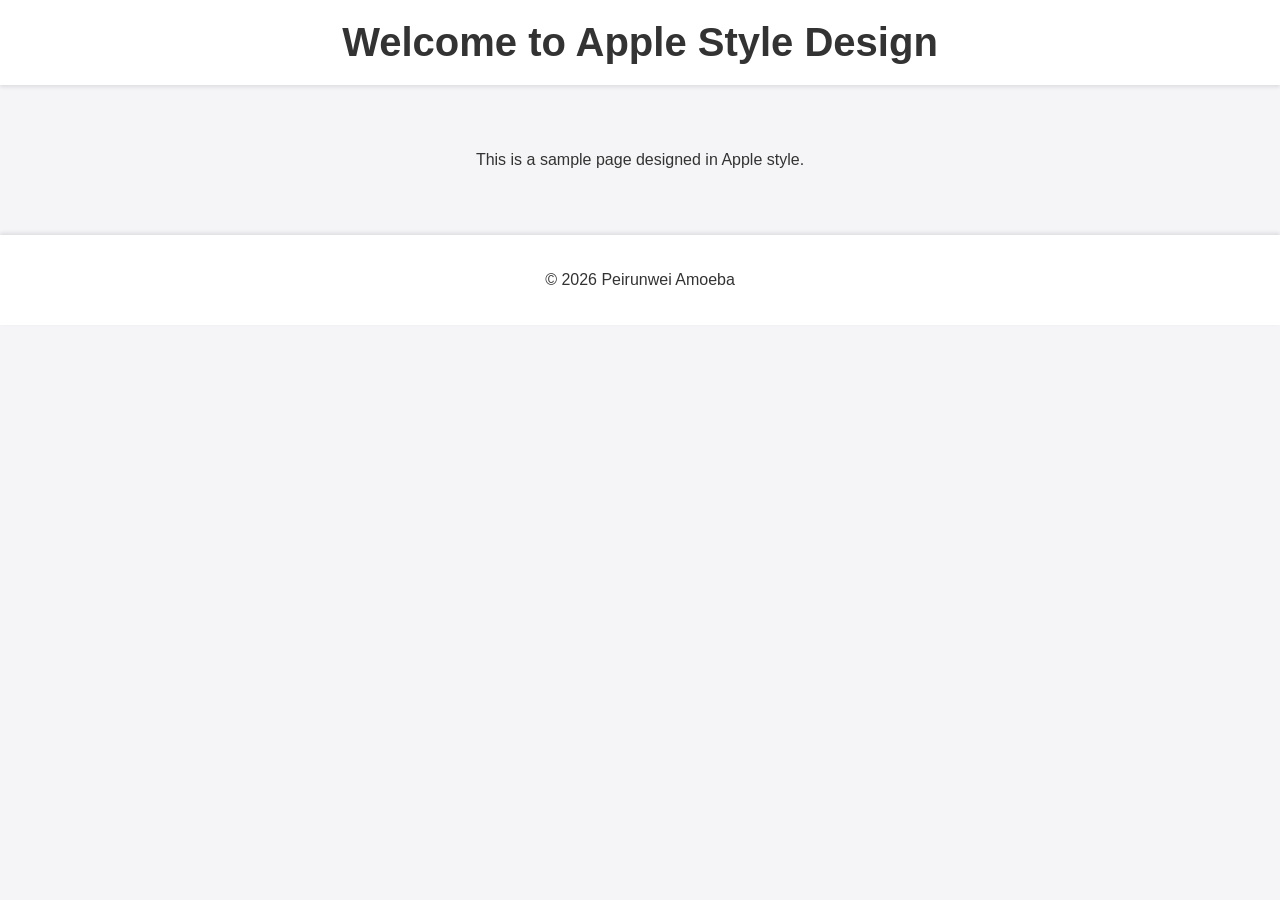
==== index.html @ 5f90ddfb "Create index.html with Apple-style design" ====
<!DOCTYPE html>
<html lang="en">
<head>
    <meta charset="UTF-8">
    <meta name="viewport" content="width=device-width, initial-scale=1.0">
    <title>Apple Style Design</title>
    <link rel="stylesheet" href="styles.css">
    <style>
        body {
            font-family: 'Helvetica Neue', Arial, sans-serif;
            background-color: #f5f5f7;
            color: #333;
            margin: 0;
            padding: 0;
        }
        header {
            background-color: #ffffff;
            box-shadow: 0 2px 4px rgba(0, 0, 0, 0.1);
            padding: 20px;
            text-align: center;
        }
        h1 {
            font-size: 2.5em;
            margin: 0;
        }
        .content {
            text-align: center;
            padding: 50px;
        }
        footer {
            text-align: center;
            padding: 20px;
            background-color: #ffffff;
            box-shadow: 0 -2px 4px rgba(0, 0, 0, 0.1);
        }
    </style>
</head>
<body>
    <header>
        <h1>Welcome to Apple Style Design</h1>
    </header>
    <div class="content">
        <p>This is a sample page designed in Apple style.</p>
    </div>
    <footer>
        <p>&copy; 2026 Peirunwei Amoeba</p>
    </footer>
</body>
</html>
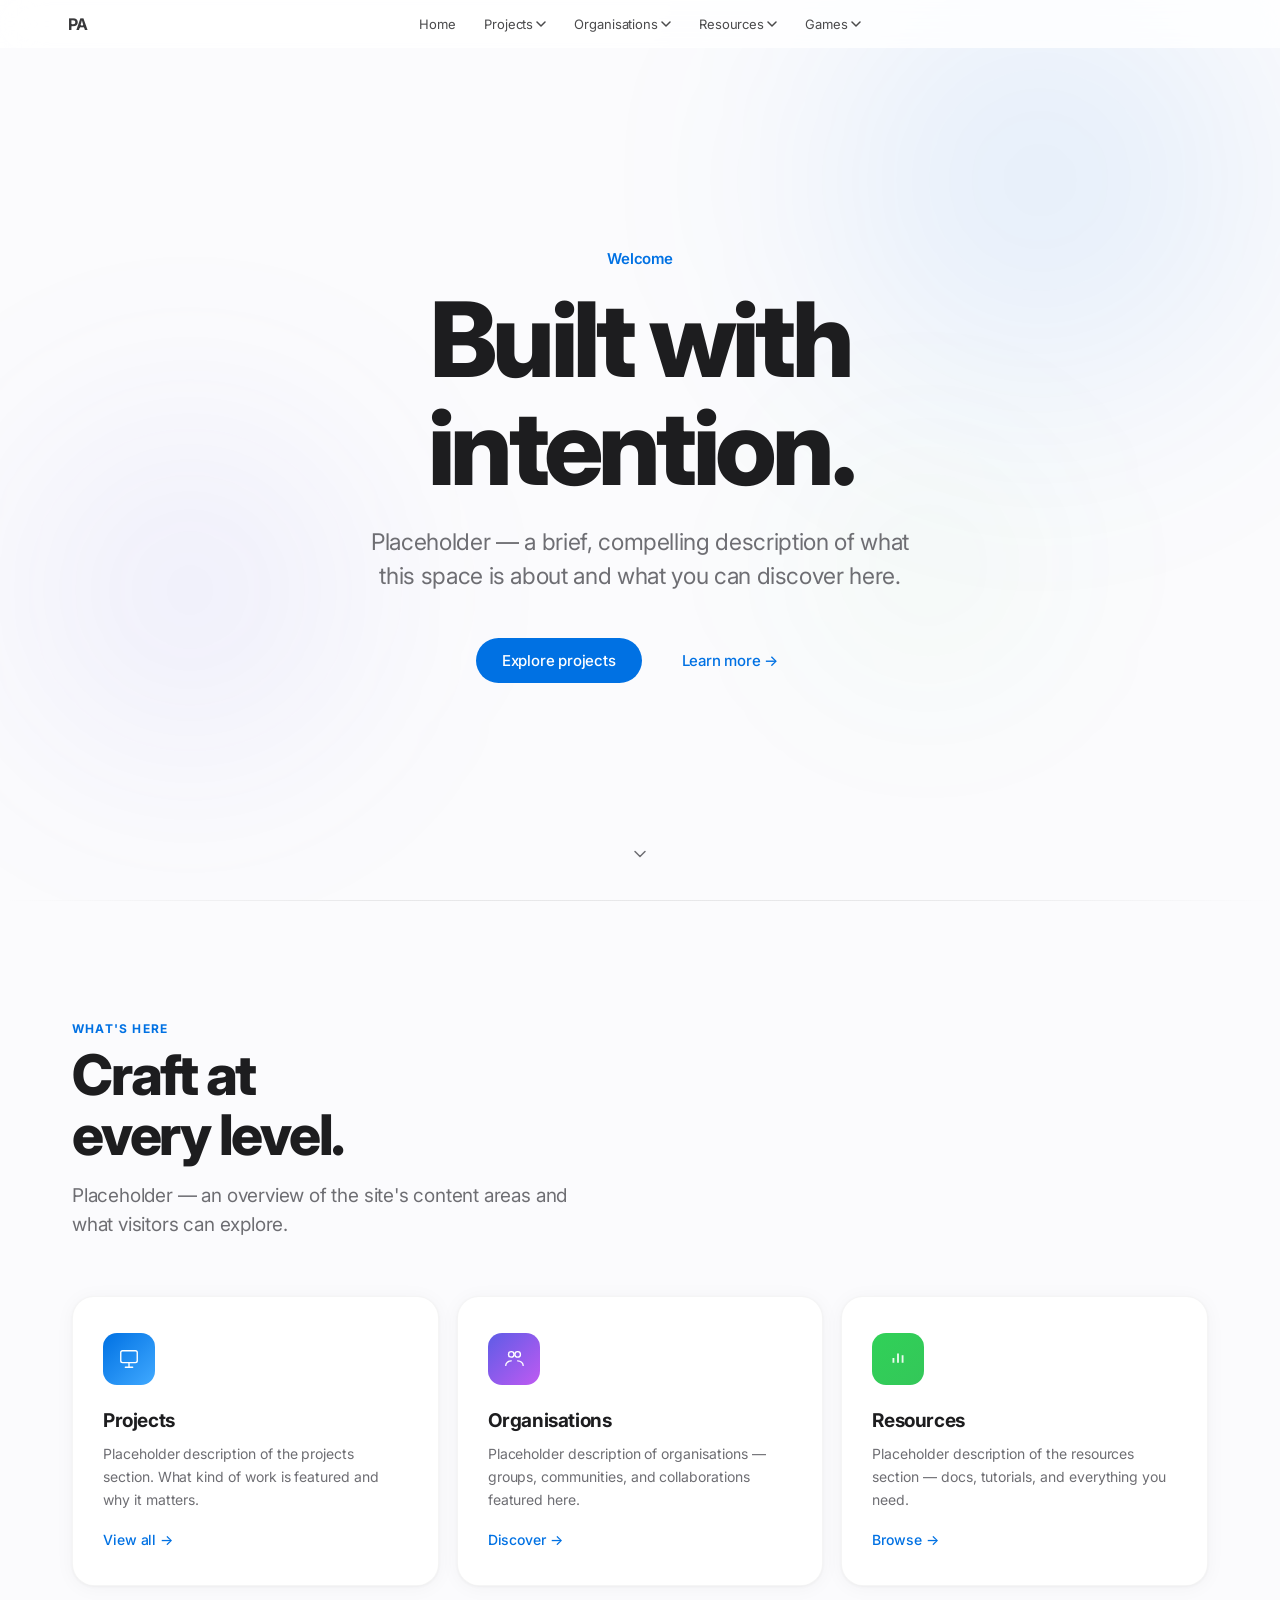
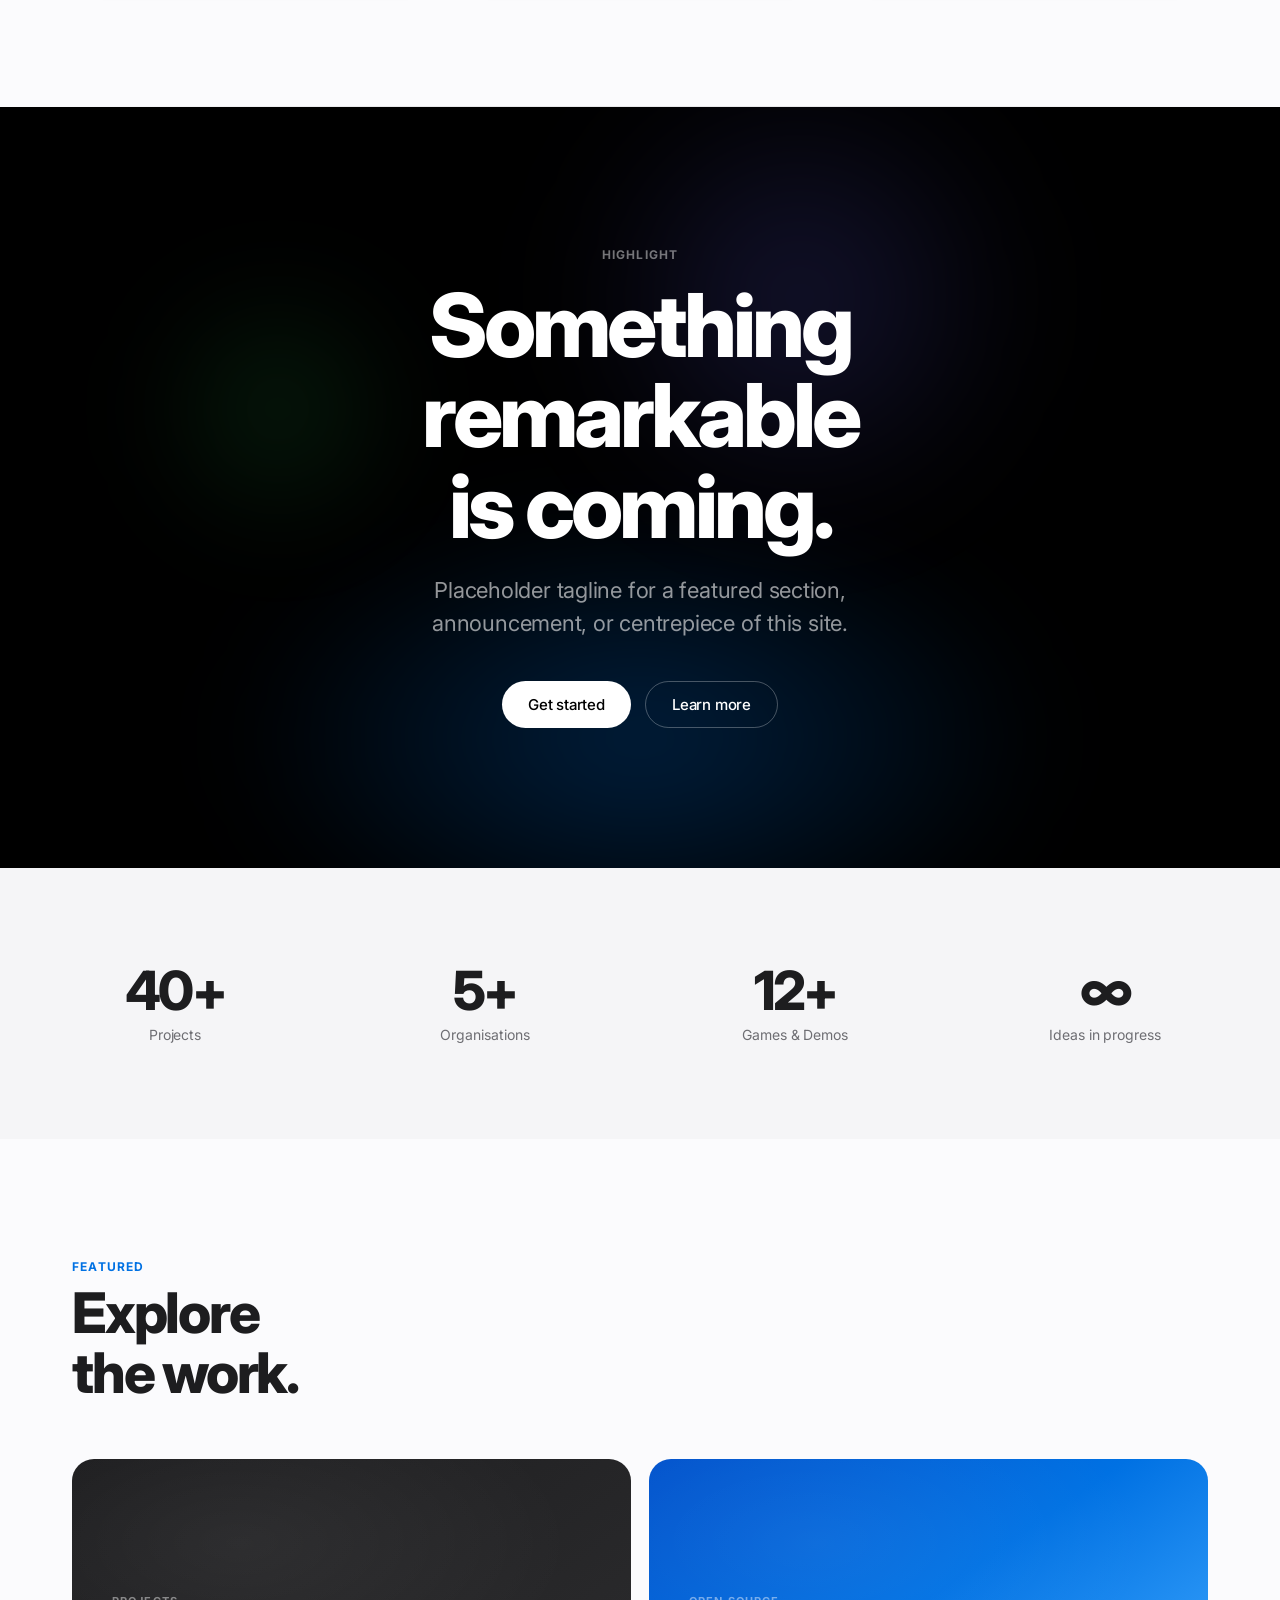
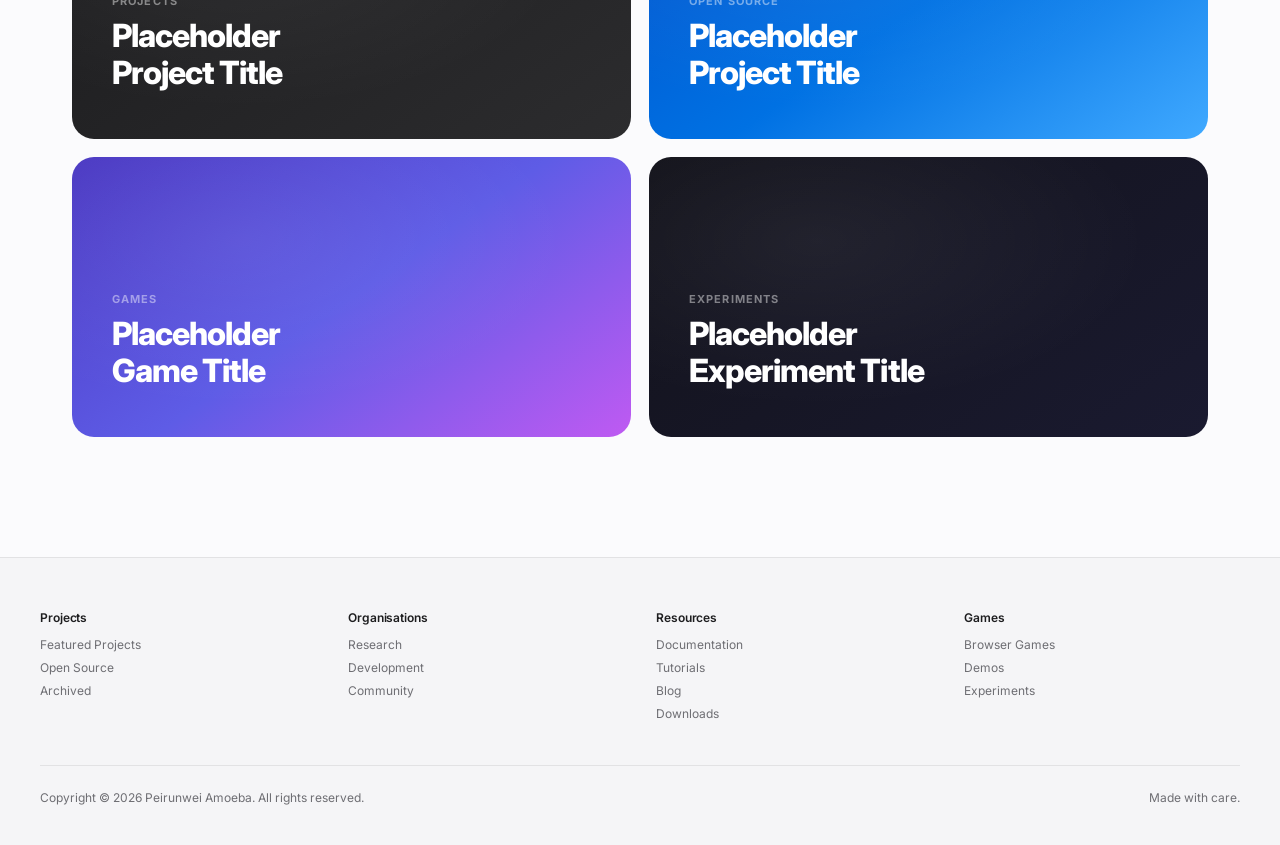
==== commit 89383177: "Redesign site with Apple-style UI - Frosted glass sticky navbar with hover dropdowns (Projects, Orga" ====
--- a/index.html
+++ b/index.html
@@ -1,49 +1,1056 @@
 <!DOCTYPE html>
 <html lang="en">
 <head>
-    <meta charset="UTF-8">
-    <meta name="viewport" content="width=device-width, initial-scale=1.0">
-    <title>Apple Style Design</title>
-    <link rel="stylesheet" href="styles.css">
-    <style>
-        body {
-            font-family: 'Helvetica Neue', Arial, sans-serif;
-            background-color: #f5f5f7;
-            color: #333;
-            margin: 0;
-            padding: 0;
-        }
-        header {
-            background-color: #ffffff;
-            box-shadow: 0 2px 4px rgba(0, 0, 0, 0.1);
-            padding: 20px;
-            text-align: center;
-        }
-        h1 {
-            font-size: 2.5em;
-            margin: 0;
-        }
-        .content {
-            text-align: center;
-            padding: 50px;
-        }
-        footer {
-            text-align: center;
-            padding: 20px;
-            background-color: #ffffff;
-            box-shadow: 0 -2px 4px rgba(0, 0, 0, 0.1);
-        }
-    </style>
+  <meta charset="UTF-8">
+  <meta name="viewport" content="width=device-width, initial-scale=1.0">
+  <title>Peirunwei Amoeba</title>
+  <link rel="preconnect" href="https://fonts.googleapis.com">
+  <link rel="preconnect" href="https://fonts.gstatic.com" crossorigin>
+  <link href="https://fonts.googleapis.com/css2?family=Inter:wght@300;400;500;600;700;800;900&display=swap" rel="stylesheet">
+  <style>
+    /* =============================================
+       RESET & DESIGN TOKENS
+    ============================================= */
+    *, *::before, *::after { margin: 0; padding: 0; box-sizing: border-box; }
+
+    :root {
+      --nav-h:        48px;
+      --max-w:        1200px;
+
+      --bg:           #fbfbfd;
+      --bg-subtle:    #f5f5f7;
+      --bg-dark:      #000;
+      --text:         #1d1d1f;
+      --text-2:       #6e6e73;
+      --text-inv:     #f5f5f7;
+      --accent:       #0071e3;
+      --accent-h:     #0077ed;
+      --border:       rgba(0,0,0,0.08);
+      --border-inv:   rgba(255,255,255,0.12);
+
+      --ease-spring:  cubic-bezier(0.16, 1, 0.3, 1);
+      --ease-out:     cubic-bezier(0.25, 0.46, 0.45, 0.94);
+
+      --font: 'Inter', -apple-system, BlinkMacSystemFont,
+              "SF Pro Display", "Helvetica Neue", Arial, sans-serif;
+    }
+
+    html { scroll-behavior: smooth; }
+
+    body {
+      font-family: var(--font);
+      background: var(--bg);
+      color: var(--text);
+      overflow-x: hidden;
+      -webkit-font-smoothing: antialiased;
+      -moz-osx-font-smoothing: grayscale;
+    }
+
+    /* =============================================
+       NAVIGATION
+    ============================================= */
+    .nav {
+      position: fixed;
+      inset: 0 0 auto;
+      height: var(--nav-h);
+      z-index: 1000;
+      background: rgba(255,255,255,0.82);
+      backdrop-filter: saturate(180%) blur(20px);
+      -webkit-backdrop-filter: saturate(180%) blur(20px);
+      border-bottom: 1px solid transparent;
+      transition: border-color 0.3s ease, background 0.3s ease;
+    }
+    .nav.is-scrolled {
+      border-color: var(--border);
+      background: rgba(255,255,255,0.9);
+    }
+
+    .nav__inner {
+      max-width: var(--max-w);
+      height: 100%;
+      margin: 0 auto;
+      padding: 0 28px;
+      display: flex;
+      align-items: center;
+      justify-content: center;
+      position: relative;
+    }
+
+    .nav__brand {
+      position: absolute;
+      left: 28px;
+      font-size: 16px;
+      font-weight: 700;
+      letter-spacing: -0.6px;
+      color: var(--text);
+      text-decoration: none;
+      opacity: 0.88;
+      transition: opacity 0.2s;
+    }
+    .nav__brand:hover { opacity: 1; }
+
+    .nav__list {
+      list-style: none;
+      display: flex;
+      align-items: center;
+    }
+
+    .nav__item { position: relative; }
+
+    .nav__link {
+      display: inline-flex;
+      align-items: center;
+      gap: 3px;
+      padding: 0 14px;
+      height: var(--nav-h);
+      font-size: 13px;
+      font-weight: 400;
+      letter-spacing: -0.1px;
+      color: var(--text);
+      text-decoration: none;
+      opacity: 0.8;
+      transition: opacity 0.18s;
+      user-select: none;
+      cursor: pointer;
+      white-space: nowrap;
+    }
+    .nav__link:hover { opacity: 1; }
+
+    .nav__chevron {
+      display: inline-block;
+      flex-shrink: 0;
+      transition: transform 0.22s var(--ease-out);
+    }
+    .nav__item:hover .nav__chevron { transform: rotate(180deg); }
+
+    /* Dropdown */
+    .nav__dropdown {
+      position: absolute;
+      top: calc(100% + 1px);
+      left: 50%;
+      transform: translateX(-50%) translateY(-6px);
+      min-width: 185px;
+      padding: 7px;
+      background: rgba(255,255,255,0.96);
+      backdrop-filter: blur(28px) saturate(180%);
+      -webkit-backdrop-filter: blur(28px) saturate(180%);
+      border: 1px solid rgba(0,0,0,0.09);
+      border-radius: 14px;
+      box-shadow: 0 8px 40px rgba(0,0,0,0.12), 0 2px 8px rgba(0,0,0,0.06);
+      opacity: 0;
+      pointer-events: none;
+      transition:
+        opacity 0.2s var(--ease-out),
+        transform 0.2s var(--ease-out);
+    }
+    /* Invisible hover bridge so dropdown doesn't vanish between nav link and menu */
+    .nav__dropdown::before {
+      content: '';
+      position: absolute;
+      top: -12px;
+      left: 0; right: 0;
+      height: 12px;
+    }
+    .nav__item:hover .nav__dropdown {
+      opacity: 1;
+      pointer-events: all;
+      transform: translateX(-50%) translateY(0);
+    }
+
+    .nav__drop-item {
+      display: flex;
+      align-items: center;
+      gap: 10px;
+      padding: 8px 11px;
+      border-radius: 9px;
+      font-size: 13px;
+      color: var(--text);
+      text-decoration: none;
+      opacity: 0.82;
+      transition: background 0.14s, opacity 0.14s;
+      white-space: nowrap;
+    }
+    .nav__drop-item:hover { background: rgba(0,0,0,0.055); opacity: 1; }
+
+    .nav__drop-icon {
+      width: 26px;
+      height: 26px;
+      border-radius: 7px;
+      display: flex;
+      align-items: center;
+      justify-content: center;
+      font-size: 13px;
+      flex-shrink: 0;
+    }
+
+    /* =============================================
+       HERO
+    ============================================= */
+    .hero {
+      min-height: 100dvh;
+      display: flex;
+      flex-direction: column;
+      align-items: center;
+      justify-content: center;
+      text-align: center;
+      padding: calc(var(--nav-h) + 64px) 32px 80px;
+      position: relative;
+      overflow: hidden;
+      background: var(--bg);
+    }
+
+    /* Animated background orbs */
+    .hero__orb {
+      position: absolute;
+      border-radius: 50%;
+      filter: blur(90px);
+      pointer-events: none;
+      will-change: transform;
+    }
+    .hero__orb--a {
+      width: 720px; height: 720px;
+      background: radial-gradient(circle, rgba(0,113,227,0.11) 0%, transparent 65%);
+      top: -180px; right: -120px;
+      animation: orbFloat 20s ease-in-out infinite;
+    }
+    .hero__orb--b {
+      width: 540px; height: 540px;
+      background: radial-gradient(circle, rgba(94,92,230,0.10) 0%, transparent 65%);
+      bottom: 40px; left: -80px;
+      animation: orbFloat 16s ease-in-out infinite reverse;
+      animation-delay: -6s;
+    }
+    .hero__orb--c {
+      width: 320px; height: 320px;
+      background: radial-gradient(circle, rgba(48,209,88,0.08) 0%, transparent 65%);
+      top: 45%; left: 60%;
+      animation: orbFloat 24s ease-in-out infinite;
+      animation-delay: -14s;
+    }
+
+    @keyframes orbFloat {
+      0%,100% { transform: translate(0,0) scale(1); }
+      25%     { transform: translate(40px,-28px) scale(1.04); }
+      50%     { transform: translate(-18px,36px) scale(0.97); }
+      75%     { transform: translate(28px,18px) scale(1.02); }
+    }
+
+    /* Hero text */
+    .hero__kicker {
+      font-size: 15px;
+      font-weight: 600;
+      color: var(--accent);
+      letter-spacing: -0.1px;
+      margin-bottom: 18px;
+      opacity: 0;
+      transform: translateY(14px);
+      animation: slideUp 0.6s var(--ease-spring) 0.1s forwards;
+    }
+
+    .hero__title {
+      font-size: clamp(52px, 9vw, 104px);
+      font-weight: 800;
+      letter-spacing: -0.045em;
+      line-height: 1.03;
+      color: var(--text);
+      margin-bottom: 24px;
+      opacity: 0;
+      transform: translateY(14px);
+      animation: slideUp 0.6s var(--ease-spring) 0.25s forwards;
+    }
+
+    .hero__sub {
+      font-size: clamp(17px, 2.2vw, 23px);
+      font-weight: 400;
+      color: var(--text-2);
+      max-width: 560px;
+      line-height: 1.5;
+      letter-spacing: -0.015em;
+      margin-bottom: 44px;
+      opacity: 0;
+      transform: translateY(14px);
+      animation: slideUp 0.6s var(--ease-spring) 0.4s forwards;
+    }
+
+    .hero__cta {
+      display: flex;
+      gap: 14px;
+      flex-wrap: wrap;
+      justify-content: center;
+      opacity: 0;
+      animation: fadeIn 0.5s ease 0.55s forwards;
+    }
+
+    /* Scroll caret */
+    .hero__scroll {
+      position: absolute;
+      bottom: 36px;
+      left: 50%;
+      transform: translateX(-50%);
+      opacity: 0;
+      animation: fadeIn 0.7s ease 1.3s forwards;
+    }
+    .hero__scroll svg {
+      animation: caretBounce 2.4s ease-in-out infinite;
+      display: block;
+    }
+    @keyframes caretBounce {
+      0%,100% { transform: translateY(0); opacity: 0.4; }
+      50%     { transform: translateY(5px); opacity: 0.9; }
+    }
+
+    /* =============================================
+       BUTTONS
+    ============================================= */
+    .btn {
+      display: inline-flex;
+      align-items: center;
+      gap: 5px;
+      padding: 13px 26px;
+      border-radius: 980px;
+      font-size: 15px;
+      font-weight: 500;
+      letter-spacing: -0.2px;
+      text-decoration: none;
+      transition:
+        transform 0.2s var(--ease-spring),
+        background 0.18s ease,
+        opacity 0.18s ease;
+      cursor: pointer;
+      white-space: nowrap;
+    }
+    .btn--primary {
+      background: var(--accent);
+      color: #fff;
+    }
+    .btn--primary:hover {
+      background: var(--accent-h);
+      transform: scale(1.025);
+    }
+    .btn--ghost {
+      color: var(--accent);
+    }
+    .btn--ghost:hover { transform: scale(1.02); opacity: 0.8; }
+
+    .btn--white {
+      background: #fff;
+      color: var(--bg-dark);
+    }
+    .btn--white:hover {
+      background: rgba(255,255,255,0.88);
+      transform: scale(1.025);
+    }
+    .btn--outline-white {
+      border: 1px solid rgba(255,255,255,0.28);
+      color: #fff;
+    }
+    .btn--outline-white:hover {
+      border-color: rgba(255,255,255,0.6);
+      transform: scale(1.02);
+    }
+
+    /* =============================================
+       LAYOUT HELPERS
+    ============================================= */
+    .container {
+      max-width: var(--max-w);
+      margin: 0 auto;
+      padding: 0 32px;
+    }
+
+    .rule {
+      width: 100%;
+      height: 1px;
+      background: linear-gradient(90deg,
+        transparent 0%,
+        rgba(0,0,0,0.08) 30%,
+        rgba(0,0,0,0.08) 70%,
+        transparent 100%);
+    }
+
+    .section {
+      padding: 120px 32px;
+      max-width: var(--max-w);
+      margin: 0 auto;
+    }
+
+    .section__header { margin-bottom: 56px; }
+
+    .section__eyebrow {
+      font-size: 12px;
+      font-weight: 700;
+      text-transform: uppercase;
+      letter-spacing: 0.1em;
+      color: var(--accent);
+      margin-bottom: 10px;
+    }
+
+    .section__title {
+      font-size: clamp(32px, 4.5vw, 56px);
+      font-weight: 800;
+      letter-spacing: -0.04em;
+      line-height: 1.07;
+    }
+
+    .section__sub {
+      margin-top: 16px;
+      font-size: clamp(15px, 1.5vw, 19px);
+      color: var(--text-2);
+      max-width: 500px;
+      line-height: 1.52;
+      letter-spacing: -0.01em;
+    }
+
+    /* =============================================
+       FEATURE CARDS
+    ============================================= */
+    .card-grid {
+      display: grid;
+      grid-template-columns: repeat(3, 1fr);
+      gap: 18px;
+    }
+    @media (max-width: 860px) {
+      .card-grid { grid-template-columns: 1fr 1fr; }
+    }
+    @media (max-width: 560px) {
+      .card-grid { grid-template-columns: 1fr; }
+    }
+
+    .card {
+      background: #fff;
+      border-radius: 22px;
+      padding: 36px 30px;
+      border: 1px solid rgba(0,0,0,0.04);
+      box-shadow: 0 2px 20px rgba(0,0,0,0.04), 0 1px 3px rgba(0,0,0,0.04);
+      opacity: 0;
+      transform: translateY(26px);
+      transition:
+        opacity 0.55s var(--ease-spring),
+        transform 0.55s var(--ease-spring),
+        box-shadow 0.3s ease;
+    }
+    .card.is-visible {
+      opacity: 1;
+      transform: translateY(0);
+    }
+    .card:hover {
+      box-shadow: 0 16px 48px rgba(0,0,0,0.10), 0 4px 12px rgba(0,0,0,0.05);
+      transform: translateY(-4px) !important;
+    }
+    .card:nth-child(2) { transition-delay: 0.08s; }
+    .card:nth-child(3) { transition-delay: 0.16s; }
+
+    .card__icon {
+      width: 52px; height: 52px;
+      border-radius: 14px;
+      display: flex;
+      align-items: center;
+      justify-content: center;
+      margin-bottom: 24px;
+    }
+
+    .card__title {
+      font-size: 19px;
+      font-weight: 700;
+      letter-spacing: -0.4px;
+      margin-bottom: 10px;
+    }
+
+    .card__desc {
+      font-size: 14px;
+      line-height: 1.65;
+      color: var(--text-2);
+      letter-spacing: -0.05px;
+    }
+
+    .card__link {
+      display: inline-flex;
+      align-items: center;
+      gap: 4px;
+      margin-top: 20px;
+      font-size: 14px;
+      font-weight: 500;
+      color: var(--accent);
+      text-decoration: none;
+      letter-spacing: -0.1px;
+      transition: gap 0.2s ease;
+    }
+    .card__link:hover { gap: 8px; }
+
+    /* =============================================
+       DARK BANNER
+    ============================================= */
+    .banner {
+      background: var(--bg-dark);
+      padding: 140px 32px;
+      text-align: center;
+      position: relative;
+      overflow: hidden;
+    }
+
+    .banner__glow {
+      position: absolute;
+      pointer-events: none;
+    }
+    .banner__glow--a {
+      width: 900px; height: 500px;
+      background: radial-gradient(ellipse, rgba(0,113,227,0.28) 0%, transparent 65%);
+      bottom: -120px; left: 50%;
+      transform: translateX(-50%);
+      filter: blur(50px);
+    }
+    .banner__glow--b {
+      width: 500px; height: 500px;
+      background: radial-gradient(circle, rgba(94,92,230,0.22) 0%, transparent 65%);
+      top: -60px; right: 18%;
+      filter: blur(60px);
+    }
+    .banner__glow--c {
+      width: 300px; height: 300px;
+      background: radial-gradient(circle, rgba(48,209,88,0.14) 0%, transparent 65%);
+      top: 20%; left: 10%;
+      filter: blur(50px);
+    }
+
+    .banner__content { position: relative; }
+
+    .banner__eyebrow {
+      font-size: 12px;
+      font-weight: 700;
+      text-transform: uppercase;
+      letter-spacing: 0.1em;
+      color: rgba(255,255,255,0.45);
+      margin-bottom: 18px;
+    }
+
+    .banner__title {
+      font-size: clamp(40px, 7vw, 88px);
+      font-weight: 800;
+      letter-spacing: -0.045em;
+      line-height: 1.03;
+      color: #fff;
+      margin-bottom: 22px;
+    }
+
+    .banner__sub {
+      font-size: clamp(17px, 2vw, 22px);
+      color: rgba(255,255,255,0.58);
+      max-width: 500px;
+      margin: 0 auto 40px;
+      line-height: 1.52;
+      letter-spacing: -0.01em;
+    }
+
+    .banner__cta {
+      display: flex;
+      gap: 14px;
+      justify-content: center;
+      flex-wrap: wrap;
+    }
+
+    /* =============================================
+       STATS STRIP
+    ============================================= */
+    .stats-wrap {
+      background: var(--bg-subtle);
+      padding: 96px 32px;
+    }
+
+    .stats-grid {
+      max-width: var(--max-w);
+      margin: 0 auto;
+      display: grid;
+      grid-template-columns: repeat(4, 1fr);
+      gap: 40px;
+    }
+    @media (max-width: 700px) {
+      .stats-grid { grid-template-columns: repeat(2,1fr); gap: 28px; }
+    }
+
+    .stat {
+      text-align: center;
+      opacity: 0;
+      transform: translateY(18px);
+      transition: opacity 0.5s ease, transform 0.5s ease;
+    }
+    .stat.is-visible { opacity: 1; transform: translateY(0); }
+    .stat:nth-child(2) { transition-delay: 0.07s; }
+    .stat:nth-child(3) { transition-delay: 0.14s; }
+    .stat:nth-child(4) { transition-delay: 0.21s; }
+
+    .stat__num {
+      font-size: clamp(36px, 4.5vw, 54px);
+      font-weight: 800;
+      letter-spacing: -0.05em;
+      color: var(--text);
+      line-height: 1;
+      margin-bottom: 8px;
+    }
+
+    .stat__label {
+      font-size: 14px;
+      color: var(--text-2);
+      letter-spacing: -0.05px;
+    }
+
+    /* =============================================
+       SHOWCASE GRID
+    ============================================= */
+    .showcase-grid {
+      display: grid;
+      grid-template-columns: repeat(2, 1fr);
+      gap: 18px;
+    }
+    @media (max-width: 680px) {
+      .showcase-grid { grid-template-columns: 1fr; }
+    }
+
+    .showcase-card {
+      border-radius: 22px;
+      padding: 48px 40px;
+      min-height: 280px;
+      display: flex;
+      flex-direction: column;
+      justify-content: flex-end;
+      position: relative;
+      overflow: hidden;
+      cursor: pointer;
+      opacity: 0;
+      transform: translateY(22px);
+      transition:
+        opacity 0.55s var(--ease-spring),
+        transform 0.55s var(--ease-spring),
+        box-shadow 0.3s ease;
+    }
+    .showcase-card.is-visible { opacity: 1; transform: translateY(0); }
+    .showcase-card:hover {
+      transform: scale(1.015) !important;
+      box-shadow: 0 24px 64px rgba(0,0,0,0.18);
+    }
+    .showcase-card:nth-child(2) { transition-delay: 0.09s; }
+    .showcase-card:nth-child(3) { transition-delay: 0.14s; }
+    .showcase-card:nth-child(4) { transition-delay: 0.20s; }
+
+    .showcase-card--1 { background: linear-gradient(145deg, #1c1c1e, #2c2c2e); }
+    .showcase-card--2 { background: linear-gradient(145deg, #0052cc, #0071e3, #40a9ff); }
+    .showcase-card--3 { background: linear-gradient(145deg, #4a38c2, #5e5ce6, #bf5af2); }
+    .showcase-card--4 { background: linear-gradient(145deg, #12121a, #1a1a30); }
+
+    /* Subtle inner texture */
+    .showcase-card::before {
+      content: '';
+      position: absolute;
+      inset: 0;
+      background: radial-gradient(ellipse at 30% 30%, rgba(255,255,255,0.06) 0%, transparent 60%);
+      pointer-events: none;
+    }
+
+    .showcase-card__eye {
+      font-size: 11px;
+      font-weight: 700;
+      text-transform: uppercase;
+      letter-spacing: 0.1em;
+      color: rgba(255,255,255,0.45);
+      margin-bottom: 10px;
+    }
+
+    .showcase-card__title {
+      font-size: clamp(22px, 2.8vw, 32px);
+      font-weight: 800;
+      letter-spacing: -0.03em;
+      line-height: 1.15;
+      color: #fff;
+    }
+
+    /* =============================================
+       FOOTER
+    ============================================= */
+    footer {
+      background: var(--bg-subtle);
+      border-top: 1px solid var(--border);
+      padding: 52px 32px 40px;
+    }
+
+    .footer__inner { max-width: var(--max-w); margin: 0 auto; }
+
+    .footer__cols {
+      display: grid;
+      grid-template-columns: repeat(4, 1fr);
+      gap: 32px;
+      padding-bottom: 36px;
+      border-bottom: 1px solid var(--border);
+    }
+    @media (max-width: 700px) {
+      .footer__cols { grid-template-columns: repeat(2,1fr); }
+    }
+
+    .footer__col-head {
+      font-size: 12px;
+      font-weight: 600;
+      color: var(--text);
+      margin-bottom: 12px;
+      letter-spacing: -0.1px;
+    }
+
+    .footer__link {
+      display: block;
+      font-size: 12px;
+      color: var(--text-2);
+      text-decoration: none;
+      margin-bottom: 8px;
+      transition: color 0.15s;
+    }
+    .footer__link:hover { color: var(--text); }
+
+    .footer__bottom {
+      padding-top: 24px;
+      display: flex;
+      justify-content: space-between;
+      align-items: center;
+      flex-wrap: wrap;
+      gap: 8px;
+    }
+
+    .footer__copy {
+      font-size: 12px;
+      color: var(--text-2);
+    }
+
+    /* =============================================
+       KEYFRAME ANIMATIONS
+    ============================================= */
+    @keyframes slideUp {
+      to { opacity: 1; transform: translateY(0); }
+    }
+    @keyframes fadeIn {
+      to { opacity: 1; }
+    }
+
+    /* =============================================
+       REDUCED MOTION
+    ============================================= */
+    @media (prefers-reduced-motion: reduce) {
+      *, *::before, *::after {
+        animation-duration: 0.01ms !important;
+        animation-delay: 0.01ms !important;
+        transition-duration: 0.01ms !important;
+      }
+    }
+  </style>
 </head>
 <body>
-    <header>
-        <h1>Welcome to Apple Style Design</h1>
-    </header>
-    <div class="content">
-        <p>This is a sample page designed in Apple style.</p>
-    </div>
-    <footer>
-        <p>&copy; 2026 Peirunwei Amoeba</p>
-    </footer>
+
+<!-- =============================================
+     NAVIGATION
+============================================= -->
+<nav class="nav" id="nav">
+  <div class="nav__inner">
+    <a href="#" class="nav__brand">PA</a>
+    <ul class="nav__list">
+
+      <li class="nav__item">
+        <a href="#" class="nav__link">Home</a>
+      </li>
+
+      <li class="nav__item">
+        <span class="nav__link">
+          Projects
+          <svg class="nav__chevron" width="10" height="6" viewBox="0 0 10 6" fill="none">
+            <path d="M1 1L5 5L9 1" stroke="currentColor" stroke-width="1.5" stroke-linecap="round" stroke-linejoin="round"/>
+          </svg>
+        </span>
+        <div class="nav__dropdown">
+          <a href="#" class="nav__drop-item">
+            <span class="nav__drop-icon" style="background:#eef2ff;">⚡</span>Featured Projects
+          </a>
+          <a href="#" class="nav__drop-item">
+            <span class="nav__drop-icon" style="background:#edfdf5;">🔓</span>Open Source
+          </a>
+          <a href="#" class="nav__drop-item">
+            <span class="nav__drop-icon" style="background:#f5f5f7;">📦</span>Archived
+          </a>
+        </div>
+      </li>
+
+      <li class="nav__item">
+        <span class="nav__link">
+          Organisations
+          <svg class="nav__chevron" width="10" height="6" viewBox="0 0 10 6" fill="none">
+            <path d="M1 1L5 5L9 1" stroke="currentColor" stroke-width="1.5" stroke-linecap="round" stroke-linejoin="round"/>
+          </svg>
+        </span>
+        <div class="nav__dropdown">
+          <a href="#" class="nav__drop-item">
+            <span class="nav__drop-icon" style="background:#fff0f6;">🔬</span>Research
+          </a>
+          <a href="#" class="nav__drop-item">
+            <span class="nav__drop-icon" style="background:#eef5ff;">💻</span>Development
+          </a>
+          <a href="#" class="nav__drop-item">
+            <span class="nav__drop-icon" style="background:#edfdf0;">🌱</span>Community
+          </a>
+        </div>
+      </li>
+
+      <li class="nav__item">
+        <span class="nav__link">
+          Resources
+          <svg class="nav__chevron" width="10" height="6" viewBox="0 0 10 6" fill="none">
+            <path d="M1 1L5 5L9 1" stroke="currentColor" stroke-width="1.5" stroke-linecap="round" stroke-linejoin="round"/>
+          </svg>
+        </span>
+        <div class="nav__dropdown">
+          <a href="#" class="nav__drop-item">
+            <span class="nav__drop-icon" style="background:#eef2ff;">📄</span>Documentation
+          </a>
+          <a href="#" class="nav__drop-item">
+            <span class="nav__drop-icon" style="background:#fffbee;">📖</span>Tutorials
+          </a>
+          <a href="#" class="nav__drop-item">
+            <span class="nav__drop-icon" style="background:#f5eeff;">✍️</span>Blog
+          </a>
+          <a href="#" class="nav__drop-item">
+            <span class="nav__drop-icon" style="background:#edfaf5;">⬇️</span>Downloads
+          </a>
+        </div>
+      </li>
+
+      <li class="nav__item">
+        <span class="nav__link">
+          Games
+          <svg class="nav__chevron" width="10" height="6" viewBox="0 0 10 6" fill="none">
+            <path d="M1 1L5 5L9 1" stroke="currentColor" stroke-width="1.5" stroke-linecap="round" stroke-linejoin="round"/>
+          </svg>
+        </span>
+        <div class="nav__dropdown">
+          <a href="#" class="nav__drop-item">
+            <span class="nav__drop-icon" style="background:#fff0f0;">🎮</span>Browser Games
+          </a>
+          <a href="#" class="nav__drop-item">
+            <span class="nav__drop-icon" style="background:#f0f0ff;">🧪</span>Demos
+          </a>
+          <a href="#" class="nav__drop-item">
+            <span class="nav__drop-icon" style="background:#edfdf8;">🔭</span>Experiments
+          </a>
+        </div>
+      </li>
+
+    </ul>
+  </div>
+</nav>
+
+<!-- =============================================
+     HERO
+============================================= -->
+<section class="hero" id="home">
+  <div class="hero__orb hero__orb--a"></div>
+  <div class="hero__orb hero__orb--b"></div>
+  <div class="hero__orb hero__orb--c"></div>
+
+  <p class="hero__kicker">Welcome</p>
+  <h1 class="hero__title">Built with<br>intention.</h1>
+  <p class="hero__sub">Placeholder — a brief, compelling description of what this space is about and what you can discover here.</p>
+  <div class="hero__cta">
+    <a href="#" class="btn btn--primary">Explore projects</a>
+    <a href="#" class="btn btn--ghost">Learn more →</a>
+  </div>
+
+  <div class="hero__scroll">
+    <svg width="20" height="20" viewBox="0 0 24 24" fill="none">
+      <path d="M6 9L12 15L18 9" stroke="var(--text-2)" stroke-width="1.8" stroke-linecap="round" stroke-linejoin="round"/>
+    </svg>
+  </div>
+</section>
+
+<div class="rule"></div>
+
+<!-- =============================================
+     FEATURE CARDS
+============================================= -->
+<div class="section">
+  <div class="section__header">
+    <p class="section__eyebrow">What's here</p>
+    <h2 class="section__title">Craft at<br>every level.</h2>
+    <p class="section__sub">Placeholder — an overview of the site's content areas and what visitors can explore.</p>
+  </div>
+
+  <div class="card-grid">
+    <div class="card">
+      <div class="card__icon" style="background: linear-gradient(135deg,#0071e3,#40a9ff);">
+        <svg width="22" height="22" viewBox="0 0 24 24" fill="none">
+          <rect x="3" y="3" width="18" height="13" rx="2" stroke="white" stroke-width="1.5"/>
+          <path d="M8 21h8M12 16v5" stroke="white" stroke-width="1.5" stroke-linecap="round"/>
+        </svg>
+      </div>
+      <h3 class="card__title">Projects</h3>
+      <p class="card__desc">Placeholder description of the projects section. What kind of work is featured and why it matters.</p>
+      <a href="#" class="card__link">View all <span>→</span></a>
+    </div>
+
+    <div class="card">
+      <div class="card__icon" style="background: linear-gradient(135deg,#5e5ce6,#bf5af2);">
+        <svg width="22" height="22" viewBox="0 0 24 24" fill="none">
+          <circle cx="9" cy="7" r="3" stroke="white" stroke-width="1.5"/>
+          <circle cx="16" cy="7" r="3" stroke="white" stroke-width="1.5"/>
+          <path d="M3 19c0-2.76 2.69-5 6-5" stroke="white" stroke-width="1.5" stroke-linecap="round"/>
+          <path d="M16 14c3.31 0 6 2.24 6 5" stroke="white" stroke-width="1.5" stroke-linecap="round"/>
+        </svg>
+      </div>
+      <h3 class="card__title">Organisations</h3>
+      <p class="card__desc">Placeholder description of organisations — groups, communities, and collaborations featured here.</p>
+      <a href="#" class="card__link">Discover <span>→</span></a>
+    </div>
+
+    <div class="card">
+      <div class="card__icon" style="background: linear-gradient(135deg,#30d158,#34c759);">
+        <svg width="22" height="22" viewBox="0 0 24 24" fill="none">
+          <path d="M6 11h2v5H6zM16 8h2v8h-2zM11 6h2v10h-2z" fill="white" opacity="0.9"/>
+        </svg>
+      </div>
+      <h3 class="card__title">Resources</h3>
+      <p class="card__desc">Placeholder description of the resources section — docs, tutorials, and everything you need.</p>
+      <a href="#" class="card__link">Browse <span>→</span></a>
+    </div>
+  </div>
+</div>
+
+<div class="rule"></div>
+
+<!-- =============================================
+     DARK BANNER
+============================================= -->
+<section class="banner">
+  <div class="banner__glow banner__glow--a"></div>
+  <div class="banner__glow banner__glow--b"></div>
+  <div class="banner__glow banner__glow--c"></div>
+
+  <div class="banner__content">
+    <p class="banner__eyebrow">Highlight</p>
+    <h2 class="banner__title">Something<br>remarkable<br>is coming.</h2>
+    <p class="banner__sub">Placeholder tagline for a featured section, announcement, or centrepiece of this site.</p>
+    <div class="banner__cta">
+      <a href="#" class="btn btn--white">Get started</a>
+      <a href="#" class="btn btn--outline-white">Learn more</a>
+    </div>
+  </div>
+</section>
+
+<!-- =============================================
+     STATS
+============================================= -->
+<div class="stats-wrap">
+  <div class="stats-grid">
+    <div class="stat">
+      <div class="stat__num">40+</div>
+      <div class="stat__label">Projects</div>
+    </div>
+    <div class="stat">
+      <div class="stat__num">5+</div>
+      <div class="stat__label">Organisations</div>
+    </div>
+    <div class="stat">
+      <div class="stat__num">12+</div>
+      <div class="stat__label">Games &amp; Demos</div>
+    </div>
+    <div class="stat">
+      <div class="stat__num">∞</div>
+      <div class="stat__label">Ideas in progress</div>
+    </div>
+  </div>
+</div>
+
+<!-- =============================================
+     SHOWCASE GRID
+============================================= -->
+<div class="section">
+  <div class="section__header">
+    <p class="section__eyebrow">Featured</p>
+    <h2 class="section__title">Explore<br>the work.</h2>
+  </div>
+
+  <div class="showcase-grid">
+    <div class="showcase-card showcase-card--1">
+      <p class="showcase-card__eye">Projects</p>
+      <h3 class="showcase-card__title">Placeholder<br>Project Title</h3>
+    </div>
+    <div class="showcase-card showcase-card--2">
+      <p class="showcase-card__eye">Open Source</p>
+      <h3 class="showcase-card__title">Placeholder<br>Project Title</h3>
+    </div>
+    <div class="showcase-card showcase-card--3">
+      <p class="showcase-card__eye">Games</p>
+      <h3 class="showcase-card__title">Placeholder<br>Game Title</h3>
+    </div>
+    <div class="showcase-card showcase-card--4">
+      <p class="showcase-card__eye">Experiments</p>
+      <h3 class="showcase-card__title">Placeholder<br>Experiment Title</h3>
+    </div>
+  </div>
+</div>
+
+<!-- =============================================
+     FOOTER
+============================================= -->
+<footer>
+  <div class="footer__inner">
+    <div class="footer__cols">
+      <div>
+        <p class="footer__col-head">Projects</p>
+        <a href="#" class="footer__link">Featured Projects</a>
+        <a href="#" class="footer__link">Open Source</a>
+        <a href="#" class="footer__link">Archived</a>
+      </div>
+      <div>
+        <p class="footer__col-head">Organisations</p>
+        <a href="#" class="footer__link">Research</a>
+        <a href="#" class="footer__link">Development</a>
+        <a href="#" class="footer__link">Community</a>
+      </div>
+      <div>
+        <p class="footer__col-head">Resources</p>
+        <a href="#" class="footer__link">Documentation</a>
+        <a href="#" class="footer__link">Tutorials</a>
+        <a href="#" class="footer__link">Blog</a>
+        <a href="#" class="footer__link">Downloads</a>
+      </div>
+      <div>
+        <p class="footer__col-head">Games</p>
+        <a href="#" class="footer__link">Browser Games</a>
+        <a href="#" class="footer__link">Demos</a>
+        <a href="#" class="footer__link">Experiments</a>
+      </div>
+    </div>
+    <div class="footer__bottom">
+      <p class="footer__copy">Copyright &copy; 2026 Peirunwei Amoeba. All rights reserved.</p>
+      <p class="footer__copy">Made with care.</p>
+    </div>
+  </div>
+</footer>
+
+<!-- =============================================
+     JAVASCRIPT
+============================================= -->
+<script>
+  /* ── Nav scroll state ── */
+  const nav = document.getElementById('nav');
+  window.addEventListener('scroll', () => {
+    nav.classList.toggle('is-scrolled', window.scrollY > 6);
+  }, { passive: true });
+
+  /* ── Scroll-reveal observer ── */
+  const revealEls = document.querySelectorAll('.card, .stat, .showcase-card');
+
+  const observer = new IntersectionObserver((entries) => {
+    entries.forEach(e => {
+      if (e.isIntersecting) {
+        e.target.classList.add('is-visible');
+        observer.unobserve(e.target);
+      }
+    });
+  }, { threshold: 0.12, rootMargin: '0px 0px -32px 0px' });
+
+  revealEls.forEach(el => observer.observe(el));
+</script>
+
 </body>
-</html>+</html>
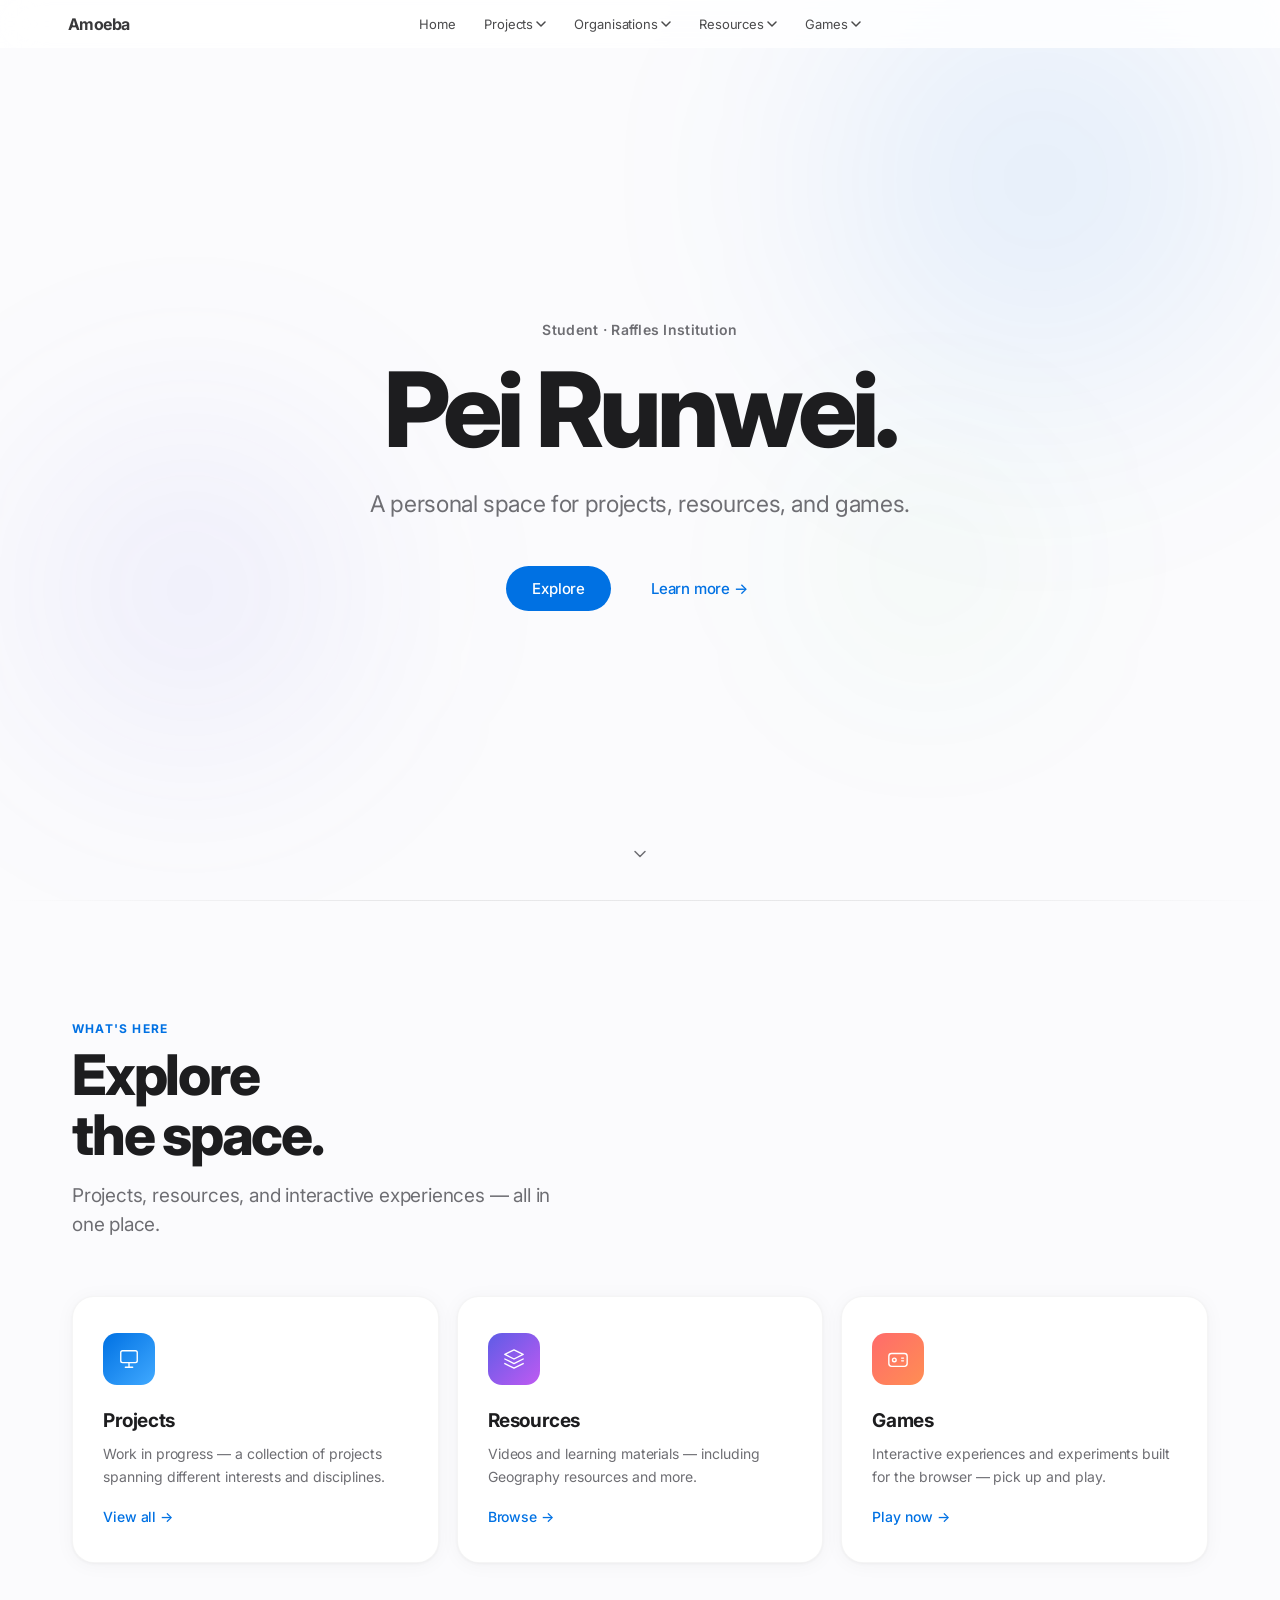
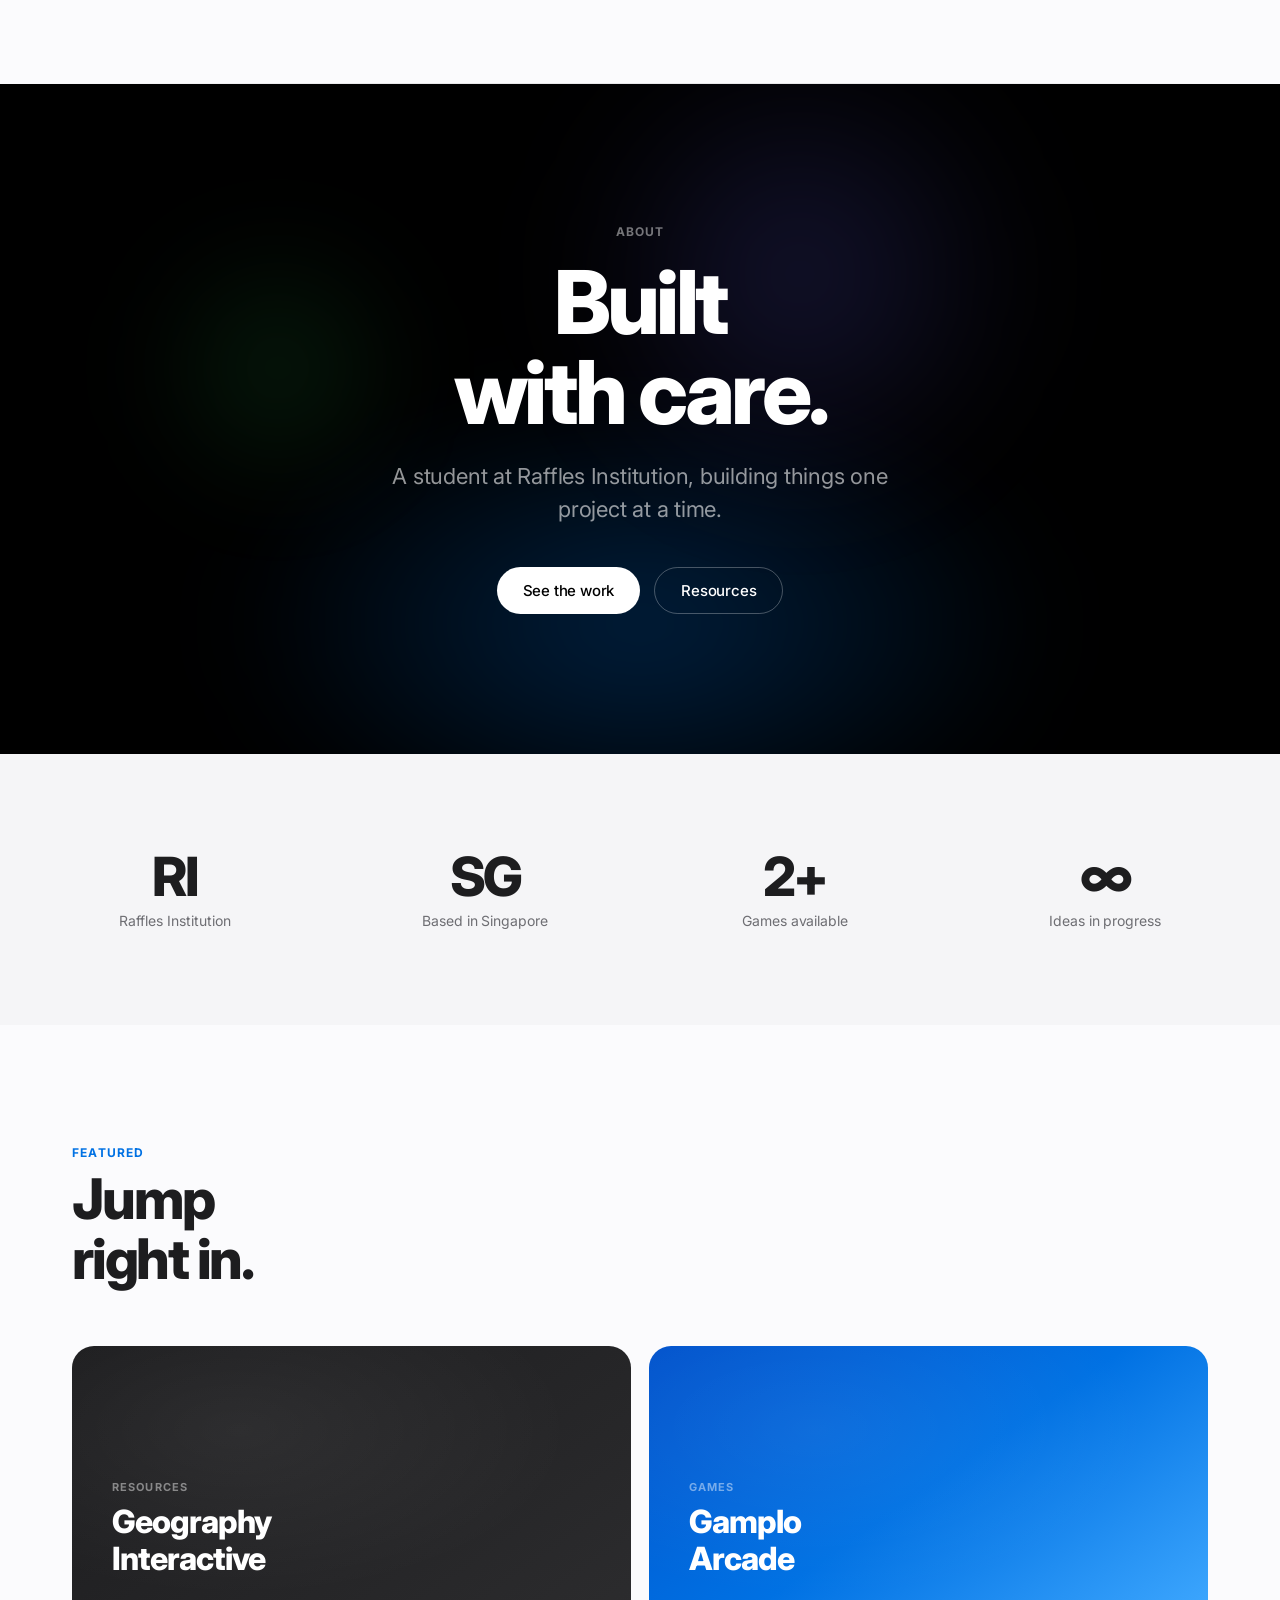
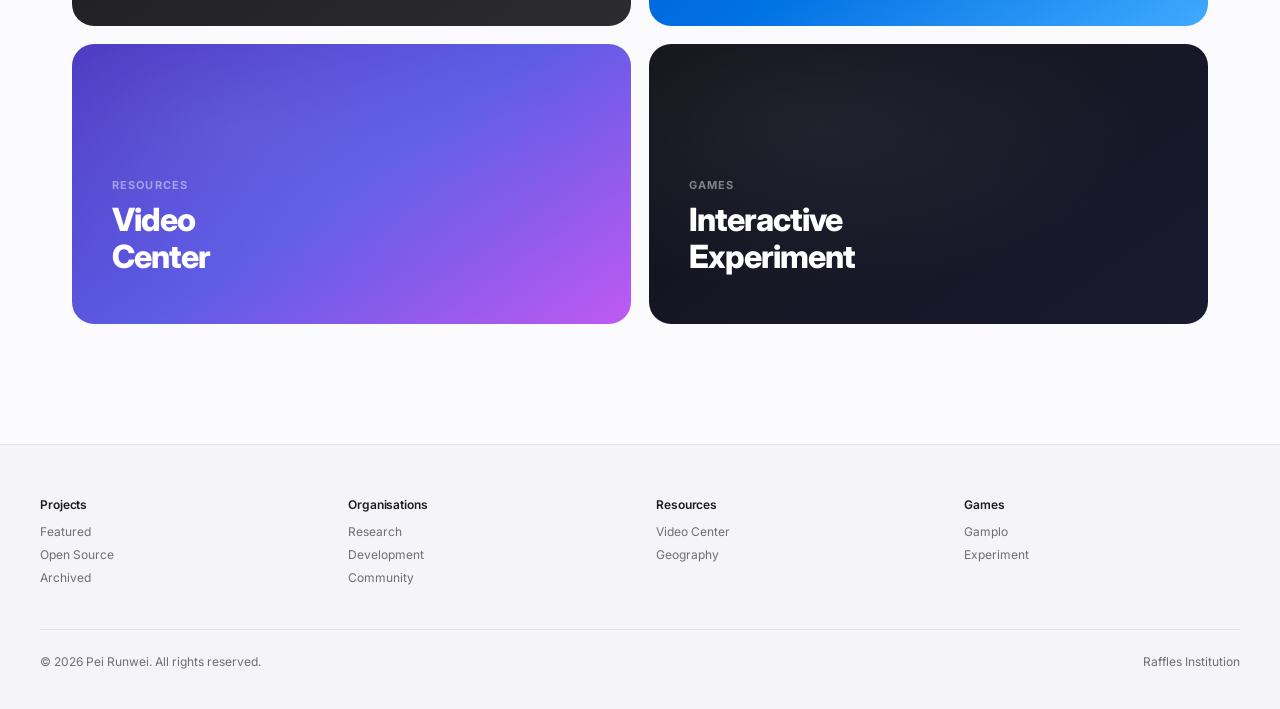
==== commit 49c0fe2a: "Restructure to multi-file: nav, resources, games pages - Extract CSS to css/styles.css and JS to js/" ====
--- a/index.html
+++ b/index.html
@@ -3,740 +3,11 @@
 <head>
   <meta charset="UTF-8">
   <meta name="viewport" content="width=device-width, initial-scale=1.0">
-  <title>Peirunwei Amoeba</title>
+  <title>Amoeba</title>
   <link rel="preconnect" href="https://fonts.googleapis.com">
   <link rel="preconnect" href="https://fonts.gstatic.com" crossorigin>
   <link href="https://fonts.googleapis.com/css2?family=Inter:wght@300;400;500;600;700;800;900&display=swap" rel="stylesheet">
-  <style>
-    /* =============================================
-       RESET & DESIGN TOKENS
-    ============================================= */
-    *, *::before, *::after { margin: 0; padding: 0; box-sizing: border-box; }
-
-    :root {
-      --nav-h:        48px;
-      --max-w:        1200px;
-
-      --bg:           #fbfbfd;
-      --bg-subtle:    #f5f5f7;
-      --bg-dark:      #000;
-      --text:         #1d1d1f;
-      --text-2:       #6e6e73;
-      --text-inv:     #f5f5f7;
-      --accent:       #0071e3;
-      --accent-h:     #0077ed;
-      --border:       rgba(0,0,0,0.08);
-      --border-inv:   rgba(255,255,255,0.12);
-
-      --ease-spring:  cubic-bezier(0.16, 1, 0.3, 1);
-      --ease-out:     cubic-bezier(0.25, 0.46, 0.45, 0.94);
-
-      --font: 'Inter', -apple-system, BlinkMacSystemFont,
-              "SF Pro Display", "Helvetica Neue", Arial, sans-serif;
-    }
-
-    html { scroll-behavior: smooth; }
-
-    body {
-      font-family: var(--font);
-      background: var(--bg);
-      color: var(--text);
-      overflow-x: hidden;
-      -webkit-font-smoothing: antialiased;
-      -moz-osx-font-smoothing: grayscale;
-    }
-
-    /* =============================================
-       NAVIGATION
-    ============================================= */
-    .nav {
-      position: fixed;
-      inset: 0 0 auto;
-      height: var(--nav-h);
-      z-index: 1000;
-      background: rgba(255,255,255,0.82);
-      backdrop-filter: saturate(180%) blur(20px);
-      -webkit-backdrop-filter: saturate(180%) blur(20px);
-      border-bottom: 1px solid transparent;
-      transition: border-color 0.3s ease, background 0.3s ease;
-    }
-    .nav.is-scrolled {
-      border-color: var(--border);
-      background: rgba(255,255,255,0.9);
-    }
-
-    .nav__inner {
-      max-width: var(--max-w);
-      height: 100%;
-      margin: 0 auto;
-      padding: 0 28px;
-      display: flex;
-      align-items: center;
-      justify-content: center;
-      position: relative;
-    }
-
-    .nav__brand {
-      position: absolute;
-      left: 28px;
-      font-size: 16px;
-      font-weight: 700;
-      letter-spacing: -0.6px;
-      color: var(--text);
-      text-decoration: none;
-      opacity: 0.88;
-      transition: opacity 0.2s;
-    }
-    .nav__brand:hover { opacity: 1; }
-
-    .nav__list {
-      list-style: none;
-      display: flex;
-      align-items: center;
-    }
-
-    .nav__item { position: relative; }
-
-    .nav__link {
-      display: inline-flex;
-      align-items: center;
-      gap: 3px;
-      padding: 0 14px;
-      height: var(--nav-h);
-      font-size: 13px;
-      font-weight: 400;
-      letter-spacing: -0.1px;
-      color: var(--text);
-      text-decoration: none;
-      opacity: 0.8;
-      transition: opacity 0.18s;
-      user-select: none;
-      cursor: pointer;
-      white-space: nowrap;
-    }
-    .nav__link:hover { opacity: 1; }
-
-    .nav__chevron {
-      display: inline-block;
-      flex-shrink: 0;
-      transition: transform 0.22s var(--ease-out);
-    }
-    .nav__item:hover .nav__chevron { transform: rotate(180deg); }
-
-    /* Dropdown */
-    .nav__dropdown {
-      position: absolute;
-      top: calc(100% + 1px);
-      left: 50%;
-      transform: translateX(-50%) translateY(-6px);
-      min-width: 185px;
-      padding: 7px;
-      background: rgba(255,255,255,0.96);
-      backdrop-filter: blur(28px) saturate(180%);
-      -webkit-backdrop-filter: blur(28px) saturate(180%);
-      border: 1px solid rgba(0,0,0,0.09);
-      border-radius: 14px;
-      box-shadow: 0 8px 40px rgba(0,0,0,0.12), 0 2px 8px rgba(0,0,0,0.06);
-      opacity: 0;
-      pointer-events: none;
-      transition:
-        opacity 0.2s var(--ease-out),
-        transform 0.2s var(--ease-out);
-    }
-    /* Invisible hover bridge so dropdown doesn't vanish between nav link and menu */
-    .nav__dropdown::before {
-      content: '';
-      position: absolute;
-      top: -12px;
-      left: 0; right: 0;
-      height: 12px;
-    }
-    .nav__item:hover .nav__dropdown {
-      opacity: 1;
-      pointer-events: all;
-      transform: translateX(-50%) translateY(0);
-    }
-
-    .nav__drop-item {
-      display: flex;
-      align-items: center;
-      gap: 10px;
-      padding: 8px 11px;
-      border-radius: 9px;
-      font-size: 13px;
-      color: var(--text);
-      text-decoration: none;
-      opacity: 0.82;
-      transition: background 0.14s, opacity 0.14s;
-      white-space: nowrap;
-    }
-    .nav__drop-item:hover { background: rgba(0,0,0,0.055); opacity: 1; }
-
-    .nav__drop-icon {
-      width: 26px;
-      height: 26px;
-      border-radius: 7px;
-      display: flex;
-      align-items: center;
-      justify-content: center;
-      font-size: 13px;
-      flex-shrink: 0;
-    }
-
-    /* =============================================
-       HERO
-    ============================================= */
-    .hero {
-      min-height: 100dvh;
-      display: flex;
-      flex-direction: column;
-      align-items: center;
-      justify-content: center;
-      text-align: center;
-      padding: calc(var(--nav-h) + 64px) 32px 80px;
-      position: relative;
-      overflow: hidden;
-      background: var(--bg);
-    }
-
-    /* Animated background orbs */
-    .hero__orb {
-      position: absolute;
-      border-radius: 50%;
-      filter: blur(90px);
-      pointer-events: none;
-      will-change: transform;
-    }
-    .hero__orb--a {
-      width: 720px; height: 720px;
-      background: radial-gradient(circle, rgba(0,113,227,0.11) 0%, transparent 65%);
-      top: -180px; right: -120px;
-      animation: orbFloat 20s ease-in-out infinite;
-    }
-    .hero__orb--b {
-      width: 540px; height: 540px;
-      background: radial-gradient(circle, rgba(94,92,230,0.10) 0%, transparent 65%);
-      bottom: 40px; left: -80px;
-      animation: orbFloat 16s ease-in-out infinite reverse;
-      animation-delay: -6s;
-    }
-    .hero__orb--c {
-      width: 320px; height: 320px;
-      background: radial-gradient(circle, rgba(48,209,88,0.08) 0%, transparent 65%);
-      top: 45%; left: 60%;
-      animation: orbFloat 24s ease-in-out infinite;
-      animation-delay: -14s;
-    }
-
-    @keyframes orbFloat {
-      0%,100% { transform: translate(0,0) scale(1); }
-      25%     { transform: translate(40px,-28px) scale(1.04); }
-      50%     { transform: translate(-18px,36px) scale(0.97); }
-      75%     { transform: translate(28px,18px) scale(1.02); }
-    }
-
-    /* Hero text */
-    .hero__kicker {
-      font-size: 15px;
-      font-weight: 600;
-      color: var(--accent);
-      letter-spacing: -0.1px;
-      margin-bottom: 18px;
-      opacity: 0;
-      transform: translateY(14px);
-      animation: slideUp 0.6s var(--ease-spring) 0.1s forwards;
-    }
-
-    .hero__title {
-      font-size: clamp(52px, 9vw, 104px);
-      font-weight: 800;
-      letter-spacing: -0.045em;
-      line-height: 1.03;
-      color: var(--text);
-      margin-bottom: 24px;
-      opacity: 0;
-      transform: translateY(14px);
-      animation: slideUp 0.6s var(--ease-spring) 0.25s forwards;
-    }
-
-    .hero__sub {
-      font-size: clamp(17px, 2.2vw, 23px);
-      font-weight: 400;
-      color: var(--text-2);
-      max-width: 560px;
-      line-height: 1.5;
-      letter-spacing: -0.015em;
-      margin-bottom: 44px;
-      opacity: 0;
-      transform: translateY(14px);
-      animation: slideUp 0.6s var(--ease-spring) 0.4s forwards;
-    }
-
-    .hero__cta {
-      display: flex;
-      gap: 14px;
-      flex-wrap: wrap;
-      justify-content: center;
-      opacity: 0;
-      animation: fadeIn 0.5s ease 0.55s forwards;
-    }
-
-    /* Scroll caret */
-    .hero__scroll {
-      position: absolute;
-      bottom: 36px;
-      left: 50%;
-      transform: translateX(-50%);
-      opacity: 0;
-      animation: fadeIn 0.7s ease 1.3s forwards;
-    }
-    .hero__scroll svg {
-      animation: caretBounce 2.4s ease-in-out infinite;
-      display: block;
-    }
-    @keyframes caretBounce {
-      0%,100% { transform: translateY(0); opacity: 0.4; }
-      50%     { transform: translateY(5px); opacity: 0.9; }
-    }
-
-    /* =============================================
-       BUTTONS
-    ============================================= */
-    .btn {
-      display: inline-flex;
-      align-items: center;
-      gap: 5px;
-      padding: 13px 26px;
-      border-radius: 980px;
-      font-size: 15px;
-      font-weight: 500;
-      letter-spacing: -0.2px;
-      text-decoration: none;
-      transition:
-        transform 0.2s var(--ease-spring),
-        background 0.18s ease,
-        opacity 0.18s ease;
-      cursor: pointer;
-      white-space: nowrap;
-    }
-    .btn--primary {
-      background: var(--accent);
-      color: #fff;
-    }
-    .btn--primary:hover {
-      background: var(--accent-h);
-      transform: scale(1.025);
-    }
-    .btn--ghost {
-      color: var(--accent);
-    }
-    .btn--ghost:hover { transform: scale(1.02); opacity: 0.8; }
-
-    .btn--white {
-      background: #fff;
-      color: var(--bg-dark);
-    }
-    .btn--white:hover {
-      background: rgba(255,255,255,0.88);
-      transform: scale(1.025);
-    }
-    .btn--outline-white {
-      border: 1px solid rgba(255,255,255,0.28);
-      color: #fff;
-    }
-    .btn--outline-white:hover {
-      border-color: rgba(255,255,255,0.6);
-      transform: scale(1.02);
-    }
-
-    /* =============================================
-       LAYOUT HELPERS
-    ============================================= */
-    .container {
-      max-width: var(--max-w);
-      margin: 0 auto;
-      padding: 0 32px;
-    }
-
-    .rule {
-      width: 100%;
-      height: 1px;
-      background: linear-gradient(90deg,
-        transparent 0%,
-        rgba(0,0,0,0.08) 30%,
-        rgba(0,0,0,0.08) 70%,
-        transparent 100%);
-    }
-
-    .section {
-      padding: 120px 32px;
-      max-width: var(--max-w);
-      margin: 0 auto;
-    }
-
-    .section__header { margin-bottom: 56px; }
-
-    .section__eyebrow {
-      font-size: 12px;
-      font-weight: 700;
-      text-transform: uppercase;
-      letter-spacing: 0.1em;
-      color: var(--accent);
-      margin-bottom: 10px;
-    }
-
-    .section__title {
-      font-size: clamp(32px, 4.5vw, 56px);
-      font-weight: 800;
-      letter-spacing: -0.04em;
-      line-height: 1.07;
-    }
-
-    .section__sub {
-      margin-top: 16px;
-      font-size: clamp(15px, 1.5vw, 19px);
-      color: var(--text-2);
-      max-width: 500px;
-      line-height: 1.52;
-      letter-spacing: -0.01em;
-    }
-
-    /* =============================================
-       FEATURE CARDS
-    ============================================= */
-    .card-grid {
-      display: grid;
-      grid-template-columns: repeat(3, 1fr);
-      gap: 18px;
-    }
-    @media (max-width: 860px) {
-      .card-grid { grid-template-columns: 1fr 1fr; }
-    }
-    @media (max-width: 560px) {
-      .card-grid { grid-template-columns: 1fr; }
-    }
-
-    .card {
-      background: #fff;
-      border-radius: 22px;
-      padding: 36px 30px;
-      border: 1px solid rgba(0,0,0,0.04);
-      box-shadow: 0 2px 20px rgba(0,0,0,0.04), 0 1px 3px rgba(0,0,0,0.04);
-      opacity: 0;
-      transform: translateY(26px);
-      transition:
-        opacity 0.55s var(--ease-spring),
-        transform 0.55s var(--ease-spring),
-        box-shadow 0.3s ease;
-    }
-    .card.is-visible {
-      opacity: 1;
-      transform: translateY(0);
-    }
-    .card:hover {
-      box-shadow: 0 16px 48px rgba(0,0,0,0.10), 0 4px 12px rgba(0,0,0,0.05);
-      transform: translateY(-4px) !important;
-    }
-    .card:nth-child(2) { transition-delay: 0.08s; }
-    .card:nth-child(3) { transition-delay: 0.16s; }
-
-    .card__icon {
-      width: 52px; height: 52px;
-      border-radius: 14px;
-      display: flex;
-      align-items: center;
-      justify-content: center;
-      margin-bottom: 24px;
-    }
-
-    .card__title {
-      font-size: 19px;
-      font-weight: 700;
-      letter-spacing: -0.4px;
-      margin-bottom: 10px;
-    }
-
-    .card__desc {
-      font-size: 14px;
-      line-height: 1.65;
-      color: var(--text-2);
-      letter-spacing: -0.05px;
-    }
-
-    .card__link {
-      display: inline-flex;
-      align-items: center;
-      gap: 4px;
-      margin-top: 20px;
-      font-size: 14px;
-      font-weight: 500;
-      color: var(--accent);
-      text-decoration: none;
-      letter-spacing: -0.1px;
-      transition: gap 0.2s ease;
-    }
-    .card__link:hover { gap: 8px; }
-
-    /* =============================================
-       DARK BANNER
-    ============================================= */
-    .banner {
-      background: var(--bg-dark);
-      padding: 140px 32px;
-      text-align: center;
-      position: relative;
-      overflow: hidden;
-    }
-
-    .banner__glow {
-      position: absolute;
-      pointer-events: none;
-    }
-    .banner__glow--a {
-      width: 900px; height: 500px;
-      background: radial-gradient(ellipse, rgba(0,113,227,0.28) 0%, transparent 65%);
-      bottom: -120px; left: 50%;
-      transform: translateX(-50%);
-      filter: blur(50px);
-    }
-    .banner__glow--b {
-      width: 500px; height: 500px;
-      background: radial-gradient(circle, rgba(94,92,230,0.22) 0%, transparent 65%);
-      top: -60px; right: 18%;
-      filter: blur(60px);
-    }
-    .banner__glow--c {
-      width: 300px; height: 300px;
-      background: radial-gradient(circle, rgba(48,209,88,0.14) 0%, transparent 65%);
-      top: 20%; left: 10%;
-      filter: blur(50px);
-    }
-
-    .banner__content { position: relative; }
-
-    .banner__eyebrow {
-      font-size: 12px;
-      font-weight: 700;
-      text-transform: uppercase;
-      letter-spacing: 0.1em;
-      color: rgba(255,255,255,0.45);
-      margin-bottom: 18px;
-    }
-
-    .banner__title {
-      font-size: clamp(40px, 7vw, 88px);
-      font-weight: 800;
-      letter-spacing: -0.045em;
-      line-height: 1.03;
-      color: #fff;
-      margin-bottom: 22px;
-    }
-
-    .banner__sub {
-      font-size: clamp(17px, 2vw, 22px);
-      color: rgba(255,255,255,0.58);
-      max-width: 500px;
-      margin: 0 auto 40px;
-      line-height: 1.52;
-      letter-spacing: -0.01em;
-    }
-
-    .banner__cta {
-      display: flex;
-      gap: 14px;
-      justify-content: center;
-      flex-wrap: wrap;
-    }
-
-    /* =============================================
-       STATS STRIP
-    ============================================= */
-    .stats-wrap {
-      background: var(--bg-subtle);
-      padding: 96px 32px;
-    }
-
-    .stats-grid {
-      max-width: var(--max-w);
-      margin: 0 auto;
-      display: grid;
-      grid-template-columns: repeat(4, 1fr);
-      gap: 40px;
-    }
-    @media (max-width: 700px) {
-      .stats-grid { grid-template-columns: repeat(2,1fr); gap: 28px; }
-    }
-
-    .stat {
-      text-align: center;
-      opacity: 0;
-      transform: translateY(18px);
-      transition: opacity 0.5s ease, transform 0.5s ease;
-    }
-    .stat.is-visible { opacity: 1; transform: translateY(0); }
-    .stat:nth-child(2) { transition-delay: 0.07s; }
-    .stat:nth-child(3) { transition-delay: 0.14s; }
-    .stat:nth-child(4) { transition-delay: 0.21s; }
-
-    .stat__num {
-      font-size: clamp(36px, 4.5vw, 54px);
-      font-weight: 800;
-      letter-spacing: -0.05em;
-      color: var(--text);
-      line-height: 1;
-      margin-bottom: 8px;
-    }
-
-    .stat__label {
-      font-size: 14px;
-      color: var(--text-2);
-      letter-spacing: -0.05px;
-    }
-
-    /* =============================================
-       SHOWCASE GRID
-    ============================================= */
-    .showcase-grid {
-      display: grid;
-      grid-template-columns: repeat(2, 1fr);
-      gap: 18px;
-    }
-    @media (max-width: 680px) {
-      .showcase-grid { grid-template-columns: 1fr; }
-    }
-
-    .showcase-card {
-      border-radius: 22px;
-      padding: 48px 40px;
-      min-height: 280px;
-      display: flex;
-      flex-direction: column;
-      justify-content: flex-end;
-      position: relative;
-      overflow: hidden;
-      cursor: pointer;
-      opacity: 0;
-      transform: translateY(22px);
-      transition:
-        opacity 0.55s var(--ease-spring),
-        transform 0.55s var(--ease-spring),
-        box-shadow 0.3s ease;
-    }
-    .showcase-card.is-visible { opacity: 1; transform: translateY(0); }
-    .showcase-card:hover {
-      transform: scale(1.015) !important;
-      box-shadow: 0 24px 64px rgba(0,0,0,0.18);
-    }
-    .showcase-card:nth-child(2) { transition-delay: 0.09s; }
-    .showcase-card:nth-child(3) { transition-delay: 0.14s; }
-    .showcase-card:nth-child(4) { transition-delay: 0.20s; }
-
-    .showcase-card--1 { background: linear-gradient(145deg, #1c1c1e, #2c2c2e); }
-    .showcase-card--2 { background: linear-gradient(145deg, #0052cc, #0071e3, #40a9ff); }
-    .showcase-card--3 { background: linear-gradient(145deg, #4a38c2, #5e5ce6, #bf5af2); }
-    .showcase-card--4 { background: linear-gradient(145deg, #12121a, #1a1a30); }
-
-    /* Subtle inner texture */
-    .showcase-card::before {
-      content: '';
-      position: absolute;
-      inset: 0;
-      background: radial-gradient(ellipse at 30% 30%, rgba(255,255,255,0.06) 0%, transparent 60%);
-      pointer-events: none;
-    }
-
-    .showcase-card__eye {
-      font-size: 11px;
-      font-weight: 700;
-      text-transform: uppercase;
-      letter-spacing: 0.1em;
-      color: rgba(255,255,255,0.45);
-      margin-bottom: 10px;
-    }
-
-    .showcase-card__title {
-      font-size: clamp(22px, 2.8vw, 32px);
-      font-weight: 800;
-      letter-spacing: -0.03em;
-      line-height: 1.15;
-      color: #fff;
-    }
-
-    /* =============================================
-       FOOTER
-    ============================================= */
-    footer {
-      background: var(--bg-subtle);
-      border-top: 1px solid var(--border);
-      padding: 52px 32px 40px;
-    }
-
-    .footer__inner { max-width: var(--max-w); margin: 0 auto; }
-
-    .footer__cols {
-      display: grid;
-      grid-template-columns: repeat(4, 1fr);
-      gap: 32px;
-      padding-bottom: 36px;
-      border-bottom: 1px solid var(--border);
-    }
-    @media (max-width: 700px) {
-      .footer__cols { grid-template-columns: repeat(2,1fr); }
-    }
-
-    .footer__col-head {
-      font-size: 12px;
-      font-weight: 600;
-      color: var(--text);
-      margin-bottom: 12px;
-      letter-spacing: -0.1px;
-    }
-
-    .footer__link {
-      display: block;
-      font-size: 12px;
-      color: var(--text-2);
-      text-decoration: none;
-      margin-bottom: 8px;
-      transition: color 0.15s;
-    }
-    .footer__link:hover { color: var(--text); }
-
-    .footer__bottom {
-      padding-top: 24px;
-      display: flex;
-      justify-content: space-between;
-      align-items: center;
-      flex-wrap: wrap;
-      gap: 8px;
-    }
-
-    .footer__copy {
-      font-size: 12px;
-      color: var(--text-2);
-    }
-
-    /* =============================================
-       KEYFRAME ANIMATIONS
-    ============================================= */
-    @keyframes slideUp {
-      to { opacity: 1; transform: translateY(0); }
-    }
-    @keyframes fadeIn {
-      to { opacity: 1; }
-    }
-
-    /* =============================================
-       REDUCED MOTION
-    ============================================= */
-    @media (prefers-reduced-motion: reduce) {
-      *, *::before, *::after {
-        animation-duration: 0.01ms !important;
-        animation-delay: 0.01ms !important;
-        transition-duration: 0.01ms !important;
-      }
-    }
-  </style>
+  <link rel="stylesheet" href="/css/styles.css">
 </head>
 <body>
 
@@ -745,11 +16,11 @@
 ============================================= -->
 <nav class="nav" id="nav">
   <div class="nav__inner">
-    <a href="#" class="nav__brand">PA</a>
+    <a href="/" class="nav__brand">Amoeba</a>
     <ul class="nav__list">
 
       <li class="nav__item">
-        <a href="#" class="nav__link">Home</a>
+        <a href="/" class="nav__link">Home</a>
       </li>
 
       <li class="nav__item">
@@ -761,7 +32,7 @@
         </span>
         <div class="nav__dropdown">
           <a href="#" class="nav__drop-item">
-            <span class="nav__drop-icon" style="background:#eef2ff;">⚡</span>Featured Projects
+            <span class="nav__drop-icon" style="background:#eef2ff;">⚡</span>Featured
           </a>
           <a href="#" class="nav__drop-item">
             <span class="nav__drop-icon" style="background:#edfdf5;">🔓</span>Open Source
@@ -800,17 +71,11 @@
           </svg>
         </span>
         <div class="nav__dropdown">
-          <a href="#" class="nav__drop-item">
-            <span class="nav__drop-icon" style="background:#eef2ff;">📄</span>Documentation
-          </a>
-          <a href="#" class="nav__drop-item">
-            <span class="nav__drop-icon" style="background:#fffbee;">📖</span>Tutorials
-          </a>
-          <a href="#" class="nav__drop-item">
-            <span class="nav__drop-icon" style="background:#f5eeff;">✍️</span>Blog
-          </a>
-          <a href="#" class="nav__drop-item">
-            <span class="nav__drop-icon" style="background:#edfaf5;">⬇️</span>Downloads
+          <a href="/resources/video-center.html" class="nav__drop-item">
+            <span class="nav__drop-icon" style="background:#fff0ee;">▶️</span>Video Center
+          </a>
+          <a href="/resources/geography.html" class="nav__drop-item">
+            <span class="nav__drop-icon" style="background:#edf5ff;">🌏</span>Geography
           </a>
         </div>
       </li>
@@ -823,14 +88,11 @@
           </svg>
         </span>
         <div class="nav__dropdown">
-          <a href="#" class="nav__drop-item">
-            <span class="nav__drop-icon" style="background:#fff0f0;">🎮</span>Browser Games
-          </a>
-          <a href="#" class="nav__drop-item">
-            <span class="nav__drop-icon" style="background:#f0f0ff;">🧪</span>Demos
-          </a>
-          <a href="#" class="nav__drop-item">
-            <span class="nav__drop-icon" style="background:#edfdf8;">🔭</span>Experiments
+          <a href="/games/gamplo.html" class="nav__drop-item">
+            <span class="nav__drop-icon" style="background:#fff0f0;">🎮</span>Gamplo
+          </a>
+          <a href="/games/artifact.html" class="nav__drop-item">
+            <span class="nav__drop-icon" style="background:#f0f0ff;">🕹️</span>Experiment
           </a>
         </div>
       </li>
@@ -847,12 +109,12 @@
   <div class="hero__orb hero__orb--b"></div>
   <div class="hero__orb hero__orb--c"></div>
 
-  <p class="hero__kicker">Welcome</p>
-  <h1 class="hero__title">Built with<br>intention.</h1>
-  <p class="hero__sub">Placeholder — a brief, compelling description of what this space is about and what you can discover here.</p>
+  <p class="hero__kicker">Student · Raffles Institution</p>
+  <h1 class="hero__title">Pei Runwei.</h1>
+  <p class="hero__sub">A personal space for projects, resources, and games.</p>
   <div class="hero__cta">
-    <a href="#" class="btn btn--primary">Explore projects</a>
-    <a href="#" class="btn btn--ghost">Learn more →</a>
+    <a href="#work" class="btn btn--primary">Explore</a>
+    <a href="#about" class="btn btn--ghost">Learn more →</a>
   </div>
 
   <div class="hero__scroll">
@@ -867,11 +129,11 @@
 <!-- =============================================
      FEATURE CARDS
 ============================================= -->
-<div class="section">
+<div class="section" id="work">
   <div class="section__header">
     <p class="section__eyebrow">What's here</p>
-    <h2 class="section__title">Craft at<br>every level.</h2>
-    <p class="section__sub">Placeholder — an overview of the site's content areas and what visitors can explore.</p>
+    <h2 class="section__title">Explore<br>the space.</h2>
+    <p class="section__sub">Projects, resources, and interactive experiences — all in one place.</p>
   </div>
 
   <div class="card-grid">
@@ -883,33 +145,34 @@
         </svg>
       </div>
       <h3 class="card__title">Projects</h3>
-      <p class="card__desc">Placeholder description of the projects section. What kind of work is featured and why it matters.</p>
+      <p class="card__desc">Work in progress — a collection of projects spanning different interests and disciplines.</p>
       <a href="#" class="card__link">View all <span>→</span></a>
     </div>
 
     <div class="card">
       <div class="card__icon" style="background: linear-gradient(135deg,#5e5ce6,#bf5af2);">
         <svg width="22" height="22" viewBox="0 0 24 24" fill="none">
-          <circle cx="9" cy="7" r="3" stroke="white" stroke-width="1.5"/>
-          <circle cx="16" cy="7" r="3" stroke="white" stroke-width="1.5"/>
-          <path d="M3 19c0-2.76 2.69-5 6-5" stroke="white" stroke-width="1.5" stroke-linecap="round"/>
-          <path d="M16 14c3.31 0 6 2.24 6 5" stroke="white" stroke-width="1.5" stroke-linecap="round"/>
+          <path d="M12 2L2 7l10 5 10-5-10-5z" stroke="white" stroke-width="1.5" stroke-linejoin="round"/>
+          <path d="M2 17l10 5 10-5" stroke="white" stroke-width="1.5" stroke-linecap="round" stroke-linejoin="round"/>
+          <path d="M2 12l10 5 10-5" stroke="white" stroke-width="1.5" stroke-linecap="round" stroke-linejoin="round"/>
         </svg>
       </div>
-      <h3 class="card__title">Organisations</h3>
-      <p class="card__desc">Placeholder description of organisations — groups, communities, and collaborations featured here.</p>
-      <a href="#" class="card__link">Discover <span>→</span></a>
+      <h3 class="card__title">Resources</h3>
+      <p class="card__desc">Videos and learning materials — including Geography resources and more.</p>
+      <a href="/resources/video-center.html" class="card__link">Browse <span>→</span></a>
     </div>
 
     <div class="card">
-      <div class="card__icon" style="background: linear-gradient(135deg,#30d158,#34c759);">
+      <div class="card__icon" style="background: linear-gradient(135deg,#ff6b6b,#ff8e53);">
         <svg width="22" height="22" viewBox="0 0 24 24" fill="none">
-          <path d="M6 11h2v5H6zM16 8h2v8h-2zM11 6h2v10h-2z" fill="white" opacity="0.9"/>
+          <rect x="2" y="6" width="20" height="14" rx="3" stroke="white" stroke-width="1.5"/>
+          <circle cx="8" cy="13" r="2" stroke="white" stroke-width="1.5"/>
+          <path d="M16 11h2M16 14h2" stroke="white" stroke-width="1.5" stroke-linecap="round"/>
         </svg>
       </div>
-      <h3 class="card__title">Resources</h3>
-      <p class="card__desc">Placeholder description of the resources section — docs, tutorials, and everything you need.</p>
-      <a href="#" class="card__link">Browse <span>→</span></a>
+      <h3 class="card__title">Games</h3>
+      <p class="card__desc">Interactive experiences and experiments built for the browser — pick up and play.</p>
+      <a href="/games/gamplo.html" class="card__link">Play now <span>→</span></a>
     </div>
   </div>
 </div>
@@ -919,18 +182,18 @@
 <!-- =============================================
      DARK BANNER
 ============================================= -->
-<section class="banner">
+<section class="banner" id="about">
   <div class="banner__glow banner__glow--a"></div>
   <div class="banner__glow banner__glow--b"></div>
   <div class="banner__glow banner__glow--c"></div>
 
   <div class="banner__content">
-    <p class="banner__eyebrow">Highlight</p>
-    <h2 class="banner__title">Something<br>remarkable<br>is coming.</h2>
-    <p class="banner__sub">Placeholder tagline for a featured section, announcement, or centrepiece of this site.</p>
+    <p class="banner__eyebrow">About</p>
+    <h2 class="banner__title">Built<br>with care.</h2>
+    <p class="banner__sub">A student at Raffles Institution, building things one project at a time.</p>
     <div class="banner__cta">
-      <a href="#" class="btn btn--white">Get started</a>
-      <a href="#" class="btn btn--outline-white">Learn more</a>
+      <a href="#work" class="btn btn--white">See the work</a>
+      <a href="/resources/video-center.html" class="btn btn--outline-white">Resources</a>
     </div>
   </div>
 </section>
@@ -941,16 +204,16 @@
 <div class="stats-wrap">
   <div class="stats-grid">
     <div class="stat">
-      <div class="stat__num">40+</div>
-      <div class="stat__label">Projects</div>
-    </div>
-    <div class="stat">
-      <div class="stat__num">5+</div>
-      <div class="stat__label">Organisations</div>
-    </div>
-    <div class="stat">
-      <div class="stat__num">12+</div>
-      <div class="stat__label">Games &amp; Demos</div>
+      <div class="stat__num">RI</div>
+      <div class="stat__label">Raffles Institution</div>
+    </div>
+    <div class="stat">
+      <div class="stat__num">SG</div>
+      <div class="stat__label">Based in Singapore</div>
+    </div>
+    <div class="stat">
+      <div class="stat__num">2+</div>
+      <div class="stat__label">Games available</div>
     </div>
     <div class="stat">
       <div class="stat__num">∞</div>
@@ -965,26 +228,26 @@
 <div class="section">
   <div class="section__header">
     <p class="section__eyebrow">Featured</p>
-    <h2 class="section__title">Explore<br>the work.</h2>
+    <h2 class="section__title">Jump<br>right in.</h2>
   </div>
 
   <div class="showcase-grid">
-    <div class="showcase-card showcase-card--1">
-      <p class="showcase-card__eye">Projects</p>
-      <h3 class="showcase-card__title">Placeholder<br>Project Title</h3>
-    </div>
-    <div class="showcase-card showcase-card--2">
-      <p class="showcase-card__eye">Open Source</p>
-      <h3 class="showcase-card__title">Placeholder<br>Project Title</h3>
-    </div>
-    <div class="showcase-card showcase-card--3">
+    <a href="/resources/geography.html" class="showcase-card showcase-card--1">
+      <p class="showcase-card__eye">Resources</p>
+      <h3 class="showcase-card__title">Geography<br>Interactive</h3>
+    </a>
+    <a href="/games/gamplo.html" class="showcase-card showcase-card--2">
       <p class="showcase-card__eye">Games</p>
-      <h3 class="showcase-card__title">Placeholder<br>Game Title</h3>
-    </div>
-    <div class="showcase-card showcase-card--4">
-      <p class="showcase-card__eye">Experiments</p>
-      <h3 class="showcase-card__title">Placeholder<br>Experiment Title</h3>
-    </div>
+      <h3 class="showcase-card__title">Gamplo<br>Arcade</h3>
+    </a>
+    <a href="/resources/video-center.html" class="showcase-card showcase-card--3">
+      <p class="showcase-card__eye">Resources</p>
+      <h3 class="showcase-card__title">Video<br>Center</h3>
+    </a>
+    <a href="/games/artifact.html" class="showcase-card showcase-card--4">
+      <p class="showcase-card__eye">Games</p>
+      <h3 class="showcase-card__title">Interactive<br>Experiment</h3>
+    </a>
   </div>
 </div>
 
@@ -996,7 +259,7 @@
     <div class="footer__cols">
       <div>
         <p class="footer__col-head">Projects</p>
-        <a href="#" class="footer__link">Featured Projects</a>
+        <a href="#" class="footer__link">Featured</a>
         <a href="#" class="footer__link">Open Source</a>
         <a href="#" class="footer__link">Archived</a>
       </div>
@@ -1008,49 +271,22 @@
       </div>
       <div>
         <p class="footer__col-head">Resources</p>
-        <a href="#" class="footer__link">Documentation</a>
-        <a href="#" class="footer__link">Tutorials</a>
-        <a href="#" class="footer__link">Blog</a>
-        <a href="#" class="footer__link">Downloads</a>
+        <a href="/resources/video-center.html" class="footer__link">Video Center</a>
+        <a href="/resources/geography.html" class="footer__link">Geography</a>
       </div>
       <div>
         <p class="footer__col-head">Games</p>
-        <a href="#" class="footer__link">Browser Games</a>
-        <a href="#" class="footer__link">Demos</a>
-        <a href="#" class="footer__link">Experiments</a>
+        <a href="/games/gamplo.html" class="footer__link">Gamplo</a>
+        <a href="/games/artifact.html" class="footer__link">Experiment</a>
       </div>
     </div>
     <div class="footer__bottom">
-      <p class="footer__copy">Copyright &copy; 2026 Peirunwei Amoeba. All rights reserved.</p>
-      <p class="footer__copy">Made with care.</p>
+      <p class="footer__copy">© 2026 Pei Runwei. All rights reserved.</p>
+      <p class="footer__copy">Raffles Institution</p>
     </div>
   </div>
 </footer>
 
-<!-- =============================================
-     JAVASCRIPT
-============================================= -->
-<script>
-  /* ── Nav scroll state ── */
-  const nav = document.getElementById('nav');
-  window.addEventListener('scroll', () => {
-    nav.classList.toggle('is-scrolled', window.scrollY > 6);
-  }, { passive: true });
-
-  /* ── Scroll-reveal observer ── */
-  const revealEls = document.querySelectorAll('.card, .stat, .showcase-card');
-
-  const observer = new IntersectionObserver((entries) => {
-    entries.forEach(e => {
-      if (e.isIntersecting) {
-        e.target.classList.add('is-visible');
-        observer.unobserve(e.target);
-      }
-    });
-  }, { threshold: 0.12, rootMargin: '0px 0px -32px 0px' });
-
-  revealEls.forEach(el => observer.observe(el));
-</script>
-
+<script src="/js/main.js"></script>
 </body>
 </html>
--- a/css/styles.css
+++ b/css/styles.css
@@ -0,0 +1,845 @@
+/* =============================================
+   RESET & DESIGN TOKENS
+============================================= */
+*, *::before, *::after { margin: 0; padding: 0; box-sizing: border-box; }
+
+:root {
+  --nav-h:        48px;
+  --max-w:        1200px;
+
+  --bg:           #fbfbfd;
+  --bg-subtle:    #f5f5f7;
+  --bg-dark:      #000;
+  --text:         #1d1d1f;
+  --text-2:       #6e6e73;
+  --text-inv:     #f5f5f7;
+  --accent:       #0071e3;
+  --accent-h:     #0077ed;
+  --border:       rgba(0,0,0,0.08);
+  --border-inv:   rgba(255,255,255,0.12);
+
+  --ease-spring:  cubic-bezier(0.16, 1, 0.3, 1);
+  --ease-out:     cubic-bezier(0.25, 0.46, 0.45, 0.94);
+
+  --font: 'Inter', -apple-system, BlinkMacSystemFont,
+          "SF Pro Display", "Helvetica Neue", Arial, sans-serif;
+}
+
+html { scroll-behavior: smooth; }
+
+body {
+  font-family: var(--font);
+  background: var(--bg);
+  color: var(--text);
+  overflow-x: hidden;
+  -webkit-font-smoothing: antialiased;
+  -moz-osx-font-smoothing: grayscale;
+}
+
+body.no-scroll { overflow: hidden; }
+
+/* =============================================
+   NAVIGATION
+============================================= */
+.nav {
+  position: fixed;
+  inset: 0 0 auto;
+  height: var(--nav-h);
+  z-index: 1000;
+  background: rgba(255,255,255,0.82);
+  backdrop-filter: saturate(180%) blur(20px);
+  -webkit-backdrop-filter: saturate(180%) blur(20px);
+  border-bottom: 1px solid transparent;
+  transition: border-color 0.3s ease, background 0.3s ease;
+}
+.nav.is-scrolled {
+  border-color: var(--border);
+  background: rgba(255,255,255,0.92);
+}
+
+.nav__inner {
+  max-width: var(--max-w);
+  height: 100%;
+  margin: 0 auto;
+  padding: 0 28px;
+  display: flex;
+  align-items: center;
+  justify-content: center;
+  position: relative;
+}
+
+.nav__brand {
+  position: absolute;
+  left: 28px;
+  font-size: 16px;
+  font-weight: 700;
+  letter-spacing: -0.6px;
+  color: var(--text);
+  text-decoration: none;
+  opacity: 0.88;
+  transition: opacity 0.2s;
+}
+.nav__brand:hover { opacity: 1; }
+
+.nav__list {
+  list-style: none;
+  display: flex;
+  align-items: center;
+}
+
+.nav__item { position: relative; }
+
+.nav__link {
+  display: inline-flex;
+  align-items: center;
+  gap: 3px;
+  padding: 0 14px;
+  height: var(--nav-h);
+  font-size: 13px;
+  font-weight: 400;
+  letter-spacing: -0.1px;
+  color: var(--text);
+  text-decoration: none;
+  opacity: 0.8;
+  transition: opacity 0.18s;
+  user-select: none;
+  cursor: pointer;
+  white-space: nowrap;
+}
+.nav__link:hover,
+.nav__link.is-active { opacity: 1; }
+
+.nav__chevron {
+  display: inline-block;
+  flex-shrink: 0;
+  transition: transform 0.22s var(--ease-out);
+}
+.nav__item:hover .nav__chevron { transform: rotate(180deg); }
+
+/* Dropdown */
+.nav__dropdown {
+  position: absolute;
+  top: calc(100% + 1px);
+  left: 50%;
+  transform: translateX(-50%) translateY(-6px);
+  min-width: 185px;
+  padding: 7px;
+  background: rgba(255,255,255,0.96);
+  backdrop-filter: blur(28px) saturate(180%);
+  -webkit-backdrop-filter: blur(28px) saturate(180%);
+  border: 1px solid rgba(0,0,0,0.09);
+  border-radius: 14px;
+  box-shadow: 0 8px 40px rgba(0,0,0,0.12), 0 2px 8px rgba(0,0,0,0.06);
+  opacity: 0;
+  pointer-events: none;
+  transition:
+    opacity 0.2s var(--ease-out),
+    transform 0.2s var(--ease-out);
+}
+/* Invisible hover bridge */
+.nav__dropdown::before {
+  content: '';
+  position: absolute;
+  top: -12px;
+  left: 0; right: 0;
+  height: 12px;
+}
+.nav__item:hover .nav__dropdown {
+  opacity: 1;
+  pointer-events: all;
+  transform: translateX(-50%) translateY(0);
+}
+
+.nav__drop-item {
+  display: flex;
+  align-items: center;
+  gap: 10px;
+  padding: 8px 11px;
+  border-radius: 9px;
+  font-size: 13px;
+  color: var(--text);
+  text-decoration: none;
+  opacity: 0.82;
+  transition: background 0.14s, opacity 0.14s;
+  white-space: nowrap;
+}
+.nav__drop-item:hover { background: rgba(0,0,0,0.055); opacity: 1; }
+
+.nav__drop-icon {
+  width: 26px;
+  height: 26px;
+  border-radius: 7px;
+  display: flex;
+  align-items: center;
+  justify-content: center;
+  font-size: 13px;
+  flex-shrink: 0;
+}
+
+/* =============================================
+   HERO
+============================================= */
+.hero {
+  min-height: 100dvh;
+  display: flex;
+  flex-direction: column;
+  align-items: center;
+  justify-content: center;
+  text-align: center;
+  padding: calc(var(--nav-h) + 64px) 32px 80px;
+  position: relative;
+  overflow: hidden;
+  background: var(--bg);
+}
+
+.hero__orb {
+  position: absolute;
+  border-radius: 50%;
+  filter: blur(90px);
+  pointer-events: none;
+  will-change: transform;
+}
+.hero__orb--a {
+  width: 720px; height: 720px;
+  background: radial-gradient(circle, rgba(0,113,227,0.11) 0%, transparent 65%);
+  top: -180px; right: -120px;
+  animation: orbFloat 20s ease-in-out infinite;
+}
+.hero__orb--b {
+  width: 540px; height: 540px;
+  background: radial-gradient(circle, rgba(94,92,230,0.10) 0%, transparent 65%);
+  bottom: 40px; left: -80px;
+  animation: orbFloat 16s ease-in-out infinite reverse;
+  animation-delay: -6s;
+}
+.hero__orb--c {
+  width: 320px; height: 320px;
+  background: radial-gradient(circle, rgba(48,209,88,0.08) 0%, transparent 65%);
+  top: 45%; left: 60%;
+  animation: orbFloat 24s ease-in-out infinite;
+  animation-delay: -14s;
+}
+
+@keyframes orbFloat {
+  0%,100% { transform: translate(0,0) scale(1); }
+  25%     { transform: translate(40px,-28px) scale(1.04); }
+  50%     { transform: translate(-18px,36px) scale(0.97); }
+  75%     { transform: translate(28px,18px) scale(1.02); }
+}
+
+.hero__kicker {
+  font-size: 14px;
+  font-weight: 600;
+  color: var(--text-2);
+  letter-spacing: 0.02em;
+  margin-bottom: 18px;
+  opacity: 0;
+  transform: translateY(14px);
+  animation: slideUp 0.6s var(--ease-spring) 0.1s forwards;
+}
+
+.hero__title {
+  font-size: clamp(52px, 9vw, 104px);
+  font-weight: 800;
+  letter-spacing: -0.045em;
+  line-height: 1.03;
+  color: var(--text);
+  margin-bottom: 24px;
+  opacity: 0;
+  transform: translateY(14px);
+  animation: slideUp 0.6s var(--ease-spring) 0.25s forwards;
+}
+
+.hero__sub {
+  font-size: clamp(17px, 2.2vw, 23px);
+  font-weight: 400;
+  color: var(--text-2);
+  max-width: 560px;
+  line-height: 1.5;
+  letter-spacing: -0.015em;
+  margin-bottom: 44px;
+  opacity: 0;
+  transform: translateY(14px);
+  animation: slideUp 0.6s var(--ease-spring) 0.4s forwards;
+}
+
+.hero__cta {
+  display: flex;
+  gap: 14px;
+  flex-wrap: wrap;
+  justify-content: center;
+  opacity: 0;
+  animation: fadeIn 0.5s ease 0.55s forwards;
+}
+
+.hero__scroll {
+  position: absolute;
+  bottom: 36px;
+  left: 50%;
+  transform: translateX(-50%);
+  opacity: 0;
+  animation: fadeIn 0.7s ease 1.3s forwards;
+}
+.hero__scroll svg {
+  animation: caretBounce 2.4s ease-in-out infinite;
+  display: block;
+}
+@keyframes caretBounce {
+  0%,100% { transform: translateY(0); opacity: 0.4; }
+  50%     { transform: translateY(5px); opacity: 0.9; }
+}
+
+/* =============================================
+   BUTTONS
+============================================= */
+.btn {
+  display: inline-flex;
+  align-items: center;
+  gap: 5px;
+  padding: 13px 26px;
+  border-radius: 980px;
+  font-size: 15px;
+  font-weight: 500;
+  letter-spacing: -0.2px;
+  text-decoration: none;
+  transition:
+    transform 0.2s var(--ease-spring),
+    background 0.18s ease,
+    opacity 0.18s ease;
+  cursor: pointer;
+  white-space: nowrap;
+}
+.btn--primary { background: var(--accent); color: #fff; }
+.btn--primary:hover { background: var(--accent-h); transform: scale(1.025); }
+.btn--ghost { color: var(--accent); }
+.btn--ghost:hover { transform: scale(1.02); opacity: 0.8; }
+.btn--white { background: #fff; color: var(--bg-dark); }
+.btn--white:hover { background: rgba(255,255,255,0.88); transform: scale(1.025); }
+.btn--outline-white { border: 1px solid rgba(255,255,255,0.28); color: #fff; }
+.btn--outline-white:hover { border-color: rgba(255,255,255,0.6); transform: scale(1.02); }
+
+/* =============================================
+   LAYOUT HELPERS
+============================================= */
+.container {
+  max-width: var(--max-w);
+  margin: 0 auto;
+  padding: 0 32px;
+}
+
+.rule {
+  width: 100%;
+  height: 1px;
+  background: linear-gradient(90deg,
+    transparent 0%,
+    rgba(0,0,0,0.08) 30%,
+    rgba(0,0,0,0.08) 70%,
+    transparent 100%);
+}
+
+.section {
+  padding: 120px 32px;
+  max-width: var(--max-w);
+  margin: 0 auto;
+}
+
+.section__header { margin-bottom: 56px; }
+
+.section__eyebrow {
+  font-size: 12px;
+  font-weight: 700;
+  text-transform: uppercase;
+  letter-spacing: 0.1em;
+  color: var(--accent);
+  margin-bottom: 10px;
+}
+
+.section__title {
+  font-size: clamp(32px, 4.5vw, 56px);
+  font-weight: 800;
+  letter-spacing: -0.04em;
+  line-height: 1.07;
+}
+
+.section__sub {
+  margin-top: 16px;
+  font-size: clamp(15px, 1.5vw, 19px);
+  color: var(--text-2);
+  max-width: 500px;
+  line-height: 1.52;
+  letter-spacing: -0.01em;
+}
+
+/* =============================================
+   FEATURE CARDS
+============================================= */
+.card-grid {
+  display: grid;
+  grid-template-columns: repeat(3, 1fr);
+  gap: 18px;
+}
+@media (max-width: 860px) { .card-grid { grid-template-columns: 1fr 1fr; } }
+@media (max-width: 560px) { .card-grid { grid-template-columns: 1fr; } }
+
+.card {
+  background: #fff;
+  border-radius: 22px;
+  padding: 36px 30px;
+  border: 1px solid rgba(0,0,0,0.04);
+  box-shadow: 0 2px 20px rgba(0,0,0,0.04), 0 1px 3px rgba(0,0,0,0.04);
+  opacity: 0;
+  transform: translateY(26px);
+  transition:
+    opacity 0.55s var(--ease-spring),
+    transform 0.55s var(--ease-spring),
+    box-shadow 0.3s ease;
+}
+.card.is-visible { opacity: 1; transform: translateY(0); }
+.card:hover {
+  box-shadow: 0 16px 48px rgba(0,0,0,0.10), 0 4px 12px rgba(0,0,0,0.05);
+  transform: translateY(-4px) !important;
+}
+.card:nth-child(2) { transition-delay: 0.08s; }
+.card:nth-child(3) { transition-delay: 0.16s; }
+
+.card__icon {
+  width: 52px; height: 52px;
+  border-radius: 14px;
+  display: flex;
+  align-items: center;
+  justify-content: center;
+  margin-bottom: 24px;
+}
+
+.card__title {
+  font-size: 19px;
+  font-weight: 700;
+  letter-spacing: -0.4px;
+  margin-bottom: 10px;
+}
+
+.card__desc {
+  font-size: 14px;
+  line-height: 1.65;
+  color: var(--text-2);
+  letter-spacing: -0.05px;
+}
+
+.card__link {
+  display: inline-flex;
+  align-items: center;
+  gap: 4px;
+  margin-top: 20px;
+  font-size: 14px;
+  font-weight: 500;
+  color: var(--accent);
+  text-decoration: none;
+  letter-spacing: -0.1px;
+  transition: gap 0.2s ease;
+}
+.card__link:hover { gap: 8px; }
+
+/* =============================================
+   DARK BANNER
+============================================= */
+.banner {
+  background: var(--bg-dark);
+  padding: 140px 32px;
+  text-align: center;
+  position: relative;
+  overflow: hidden;
+}
+
+.banner__glow { position: absolute; pointer-events: none; }
+.banner__glow--a {
+  width: 900px; height: 500px;
+  background: radial-gradient(ellipse, rgba(0,113,227,0.28) 0%, transparent 65%);
+  bottom: -120px; left: 50%;
+  transform: translateX(-50%);
+  filter: blur(50px);
+}
+.banner__glow--b {
+  width: 500px; height: 500px;
+  background: radial-gradient(circle, rgba(94,92,230,0.22) 0%, transparent 65%);
+  top: -60px; right: 18%;
+  filter: blur(60px);
+}
+.banner__glow--c {
+  width: 300px; height: 300px;
+  background: radial-gradient(circle, rgba(48,209,88,0.14) 0%, transparent 65%);
+  top: 20%; left: 10%;
+  filter: blur(50px);
+}
+
+.banner__content { position: relative; }
+
+.banner__eyebrow {
+  font-size: 12px;
+  font-weight: 700;
+  text-transform: uppercase;
+  letter-spacing: 0.1em;
+  color: rgba(255,255,255,0.45);
+  margin-bottom: 18px;
+}
+
+.banner__title {
+  font-size: clamp(40px, 7vw, 88px);
+  font-weight: 800;
+  letter-spacing: -0.045em;
+  line-height: 1.03;
+  color: #fff;
+  margin-bottom: 22px;
+}
+
+.banner__sub {
+  font-size: clamp(17px, 2vw, 22px);
+  color: rgba(255,255,255,0.58);
+  max-width: 500px;
+  margin: 0 auto 40px;
+  line-height: 1.52;
+  letter-spacing: -0.01em;
+}
+
+.banner__cta {
+  display: flex;
+  gap: 14px;
+  justify-content: center;
+  flex-wrap: wrap;
+}
+
+/* =============================================
+   STATS STRIP
+============================================= */
+.stats-wrap {
+  background: var(--bg-subtle);
+  padding: 96px 32px;
+}
+
+.stats-grid {
+  max-width: var(--max-w);
+  margin: 0 auto;
+  display: grid;
+  grid-template-columns: repeat(4, 1fr);
+  gap: 40px;
+}
+@media (max-width: 700px) {
+  .stats-grid { grid-template-columns: repeat(2,1fr); gap: 28px; }
+}
+
+.stat {
+  text-align: center;
+  opacity: 0;
+  transform: translateY(18px);
+  transition: opacity 0.5s ease, transform 0.5s ease;
+}
+.stat.is-visible { opacity: 1; transform: translateY(0); }
+.stat:nth-child(2) { transition-delay: 0.07s; }
+.stat:nth-child(3) { transition-delay: 0.14s; }
+.stat:nth-child(4) { transition-delay: 0.21s; }
+
+.stat__num {
+  font-size: clamp(36px, 4.5vw, 54px);
+  font-weight: 800;
+  letter-spacing: -0.05em;
+  color: var(--text);
+  line-height: 1;
+  margin-bottom: 8px;
+}
+
+.stat__label {
+  font-size: 14px;
+  color: var(--text-2);
+  letter-spacing: -0.05px;
+}
+
+/* =============================================
+   SHOWCASE GRID
+============================================= */
+.showcase-grid {
+  display: grid;
+  grid-template-columns: repeat(2, 1fr);
+  gap: 18px;
+}
+@media (max-width: 680px) { .showcase-grid { grid-template-columns: 1fr; } }
+
+.showcase-card {
+  border-radius: 22px;
+  padding: 48px 40px;
+  min-height: 280px;
+  display: flex;
+  flex-direction: column;
+  justify-content: flex-end;
+  position: relative;
+  overflow: hidden;
+  cursor: pointer;
+  opacity: 0;
+  transform: translateY(22px);
+  transition:
+    opacity 0.55s var(--ease-spring),
+    transform 0.55s var(--ease-spring),
+    box-shadow 0.3s ease;
+  text-decoration: none;
+}
+.showcase-card.is-visible { opacity: 1; transform: translateY(0); }
+.showcase-card:hover {
+  transform: scale(1.015) !important;
+  box-shadow: 0 24px 64px rgba(0,0,0,0.18);
+}
+.showcase-card:nth-child(2) { transition-delay: 0.09s; }
+.showcase-card:nth-child(3) { transition-delay: 0.14s; }
+.showcase-card:nth-child(4) { transition-delay: 0.20s; }
+
+.showcase-card--1 { background: linear-gradient(145deg, #1c1c1e, #2c2c2e); }
+.showcase-card--2 { background: linear-gradient(145deg, #0052cc, #0071e3, #40a9ff); }
+.showcase-card--3 { background: linear-gradient(145deg, #4a38c2, #5e5ce6, #bf5af2); }
+.showcase-card--4 { background: linear-gradient(145deg, #12121a, #1a1a30); }
+
+.showcase-card::before {
+  content: '';
+  position: absolute;
+  inset: 0;
+  background: radial-gradient(ellipse at 30% 30%, rgba(255,255,255,0.06) 0%, transparent 60%);
+  pointer-events: none;
+}
+
+.showcase-card__eye {
+  font-size: 11px;
+  font-weight: 700;
+  text-transform: uppercase;
+  letter-spacing: 0.1em;
+  color: rgba(255,255,255,0.45);
+  margin-bottom: 10px;
+}
+
+.showcase-card__title {
+  font-size: clamp(22px, 2.8vw, 32px);
+  font-weight: 800;
+  letter-spacing: -0.03em;
+  line-height: 1.15;
+  color: #fff;
+}
+
+/* =============================================
+   FOOTER
+============================================= */
+footer {
+  background: var(--bg-subtle);
+  border-top: 1px solid var(--border);
+  padding: 52px 32px 40px;
+}
+
+.footer__inner { max-width: var(--max-w); margin: 0 auto; }
+
+.footer__cols {
+  display: grid;
+  grid-template-columns: repeat(4, 1fr);
+  gap: 32px;
+  padding-bottom: 36px;
+  border-bottom: 1px solid var(--border);
+}
+@media (max-width: 700px) { .footer__cols { grid-template-columns: repeat(2,1fr); } }
+
+.footer__col-head {
+  font-size: 12px;
+  font-weight: 600;
+  color: var(--text);
+  margin-bottom: 12px;
+  letter-spacing: -0.1px;
+}
+
+.footer__link {
+  display: block;
+  font-size: 12px;
+  color: var(--text-2);
+  text-decoration: none;
+  margin-bottom: 8px;
+  transition: color 0.15s;
+}
+.footer__link:hover { color: var(--text); }
+
+.footer__bottom {
+  padding-top: 24px;
+  display: flex;
+  justify-content: space-between;
+  align-items: center;
+  flex-wrap: wrap;
+  gap: 8px;
+}
+
+.footer__copy {
+  font-size: 12px;
+  color: var(--text-2);
+}
+
+/* =============================================
+   IFRAME PAGES (geography, games)
+============================================= */
+body.iframe-body {
+  overflow: hidden;
+}
+
+.iframe-wrap {
+  position: fixed;
+  top: var(--nav-h);
+  left: 0;
+  right: 0;
+  bottom: 0;
+  background: #000;
+}
+
+.iframe-wrap iframe {
+  width: 100%;
+  height: 100%;
+  border: none;
+  display: block;
+}
+
+.iframe-topbar {
+  position: absolute;
+  top: 0;
+  right: 0;
+  padding: 10px 14px;
+  z-index: 10;
+  display: flex;
+  align-items: center;
+  gap: 8px;
+}
+
+.iframe-fs-btn {
+  display: inline-flex;
+  align-items: center;
+  gap: 6px;
+  padding: 7px 15px;
+  background: rgba(0,0,0,0.55);
+  backdrop-filter: blur(14px);
+  -webkit-backdrop-filter: blur(14px);
+  color: #fff;
+  font-family: var(--font);
+  font-size: 12px;
+  font-weight: 500;
+  letter-spacing: -0.1px;
+  border: 1px solid rgba(255,255,255,0.15);
+  border-radius: 980px;
+  cursor: pointer;
+  transition: background 0.2s ease, border-color 0.2s ease;
+}
+.iframe-fs-btn:hover {
+  background: rgba(0,0,0,0.78);
+  border-color: rgba(255,255,255,0.3);
+}
+
+/* =============================================
+   VIDEO CENTER PAGE
+============================================= */
+.video-page {
+  padding-top: var(--nav-h);
+}
+
+.video-grid {
+  display: grid;
+  grid-template-columns: repeat(3, 1fr);
+  gap: 20px;
+}
+@media (max-width: 860px) { .video-grid { grid-template-columns: repeat(2,1fr); } }
+@media (max-width: 560px) { .video-grid { grid-template-columns: 1fr; } }
+
+.video-card {
+  border-radius: 16px;
+  overflow: hidden;
+  background: #fff;
+  border: 1px solid rgba(0,0,0,0.06);
+  box-shadow: 0 2px 16px rgba(0,0,0,0.04);
+  cursor: pointer;
+  opacity: 0;
+  transform: translateY(20px);
+  transition:
+    opacity 0.5s var(--ease-spring),
+    transform 0.5s var(--ease-spring),
+    box-shadow 0.25s ease;
+}
+.video-card.is-visible { opacity: 1; transform: translateY(0); }
+.video-card:hover {
+  box-shadow: 0 12px 40px rgba(0,0,0,0.10);
+  transform: translateY(-3px) !important;
+}
+.video-card:nth-child(2) { transition-delay: 0.06s; }
+.video-card:nth-child(3) { transition-delay: 0.12s; }
+.video-card:nth-child(4) { transition-delay: 0.18s; }
+.video-card:nth-child(5) { transition-delay: 0.24s; }
+.video-card:nth-child(6) { transition-delay: 0.30s; }
+
+.video-card__thumb {
+  aspect-ratio: 16 / 9;
+  position: relative;
+  overflow: hidden;
+  display: flex;
+  align-items: center;
+  justify-content: center;
+}
+
+.video-card__play {
+  width: 48px;
+  height: 48px;
+  border-radius: 50%;
+  background: rgba(255,255,255,0.92);
+  backdrop-filter: blur(8px);
+  display: flex;
+  align-items: center;
+  justify-content: center;
+  transition: transform 0.2s var(--ease-spring), background 0.2s;
+  position: relative;
+  z-index: 1;
+}
+.video-card__play svg { margin-left: 2px; }
+.video-card:hover .video-card__play {
+  transform: scale(1.1);
+  background: #fff;
+}
+
+.video-card__info {
+  padding: 16px 18px 18px;
+}
+
+.video-card__tag {
+  font-size: 11px;
+  font-weight: 600;
+  text-transform: uppercase;
+  letter-spacing: 0.08em;
+  color: var(--accent);
+  margin-bottom: 5px;
+}
+
+.video-card__title {
+  font-size: 14px;
+  font-weight: 600;
+  letter-spacing: -0.2px;
+  color: var(--text);
+  line-height: 1.4;
+}
+
+.video-card__meta {
+  margin-top: 6px;
+  font-size: 12px;
+  color: var(--text-2);
+}
+
+/* =============================================
+   KEYFRAME ANIMATIONS
+============================================= */
+@keyframes slideUp {
+  to { opacity: 1; transform: translateY(0); }
+}
+@keyframes fadeIn {
+  to { opacity: 1; }
+}
+
+/* =============================================
+   REDUCED MOTION
+============================================= */
+@media (prefers-reduced-motion: reduce) {
+  *, *::before, *::after {
+    animation-duration: 0.01ms !important;
+    animation-delay: 0.01ms !important;
+    transition-duration: 0.01ms !important;
+  }
+}
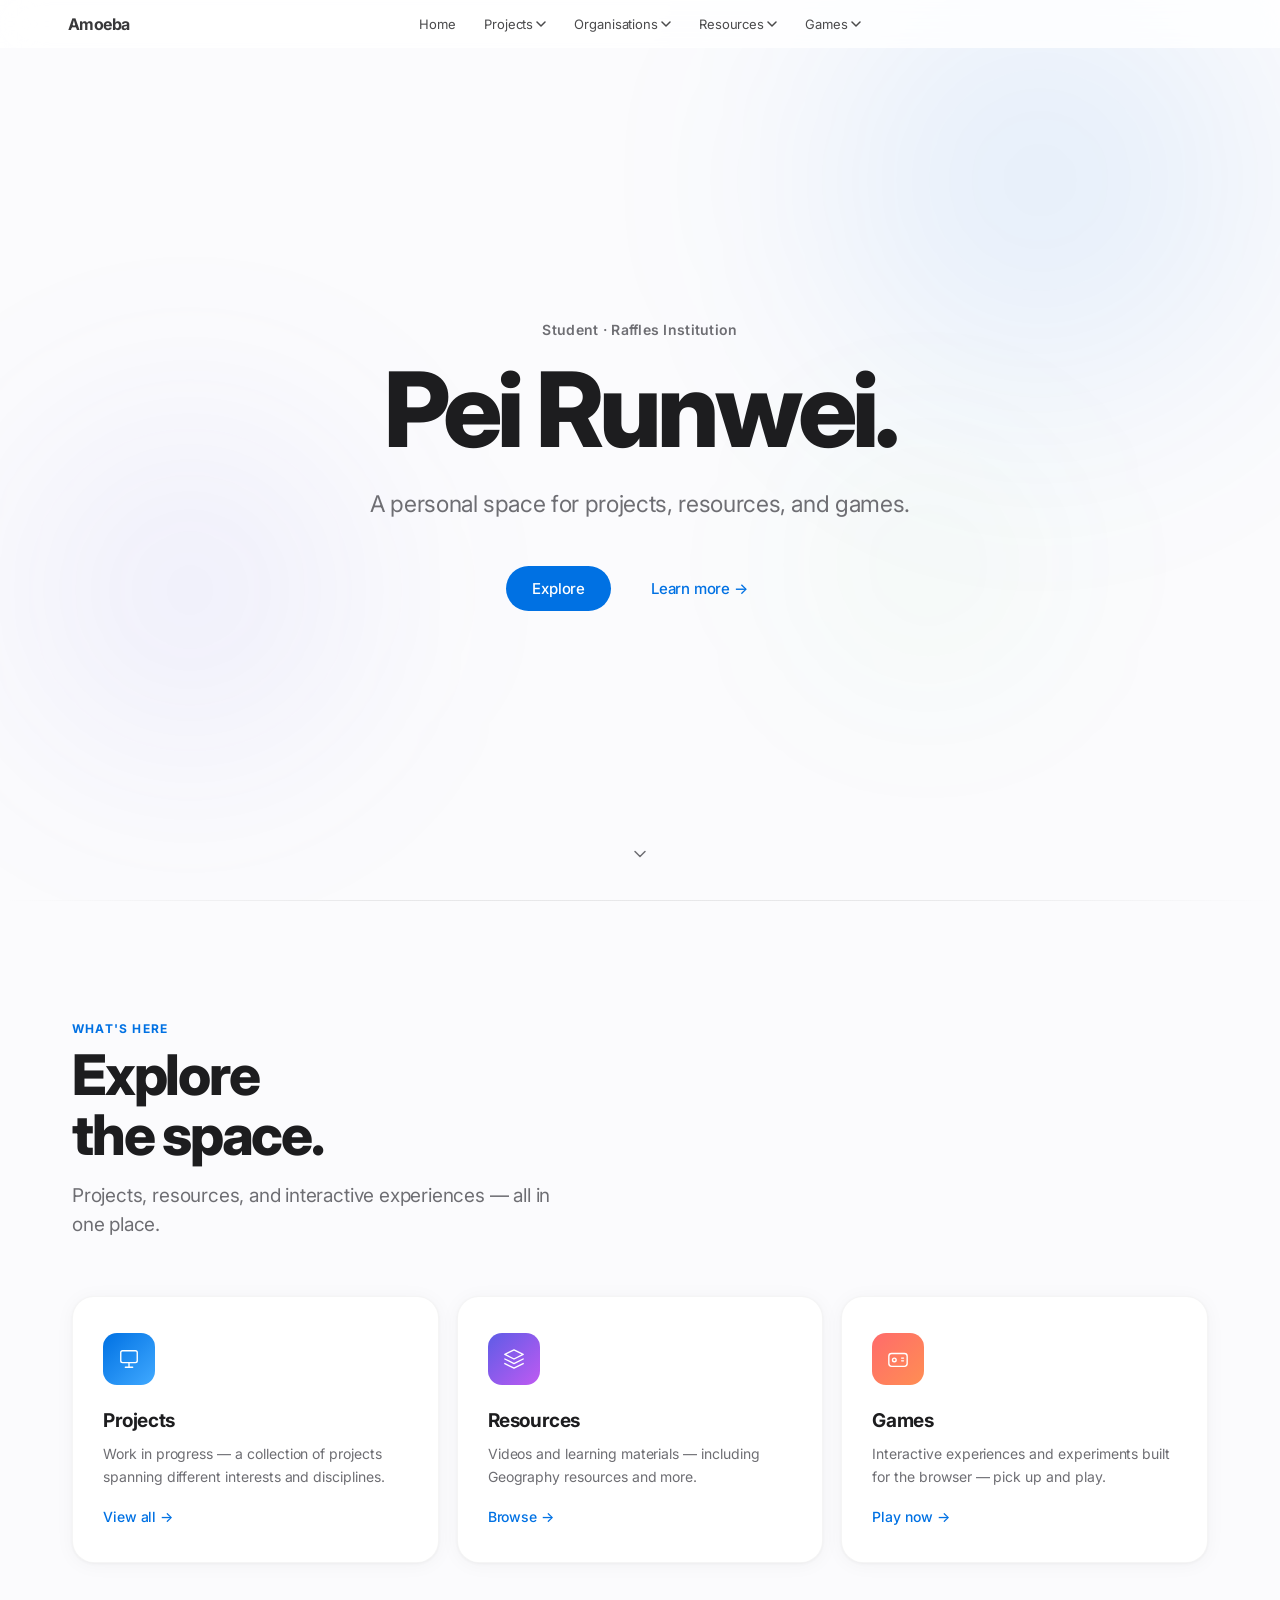
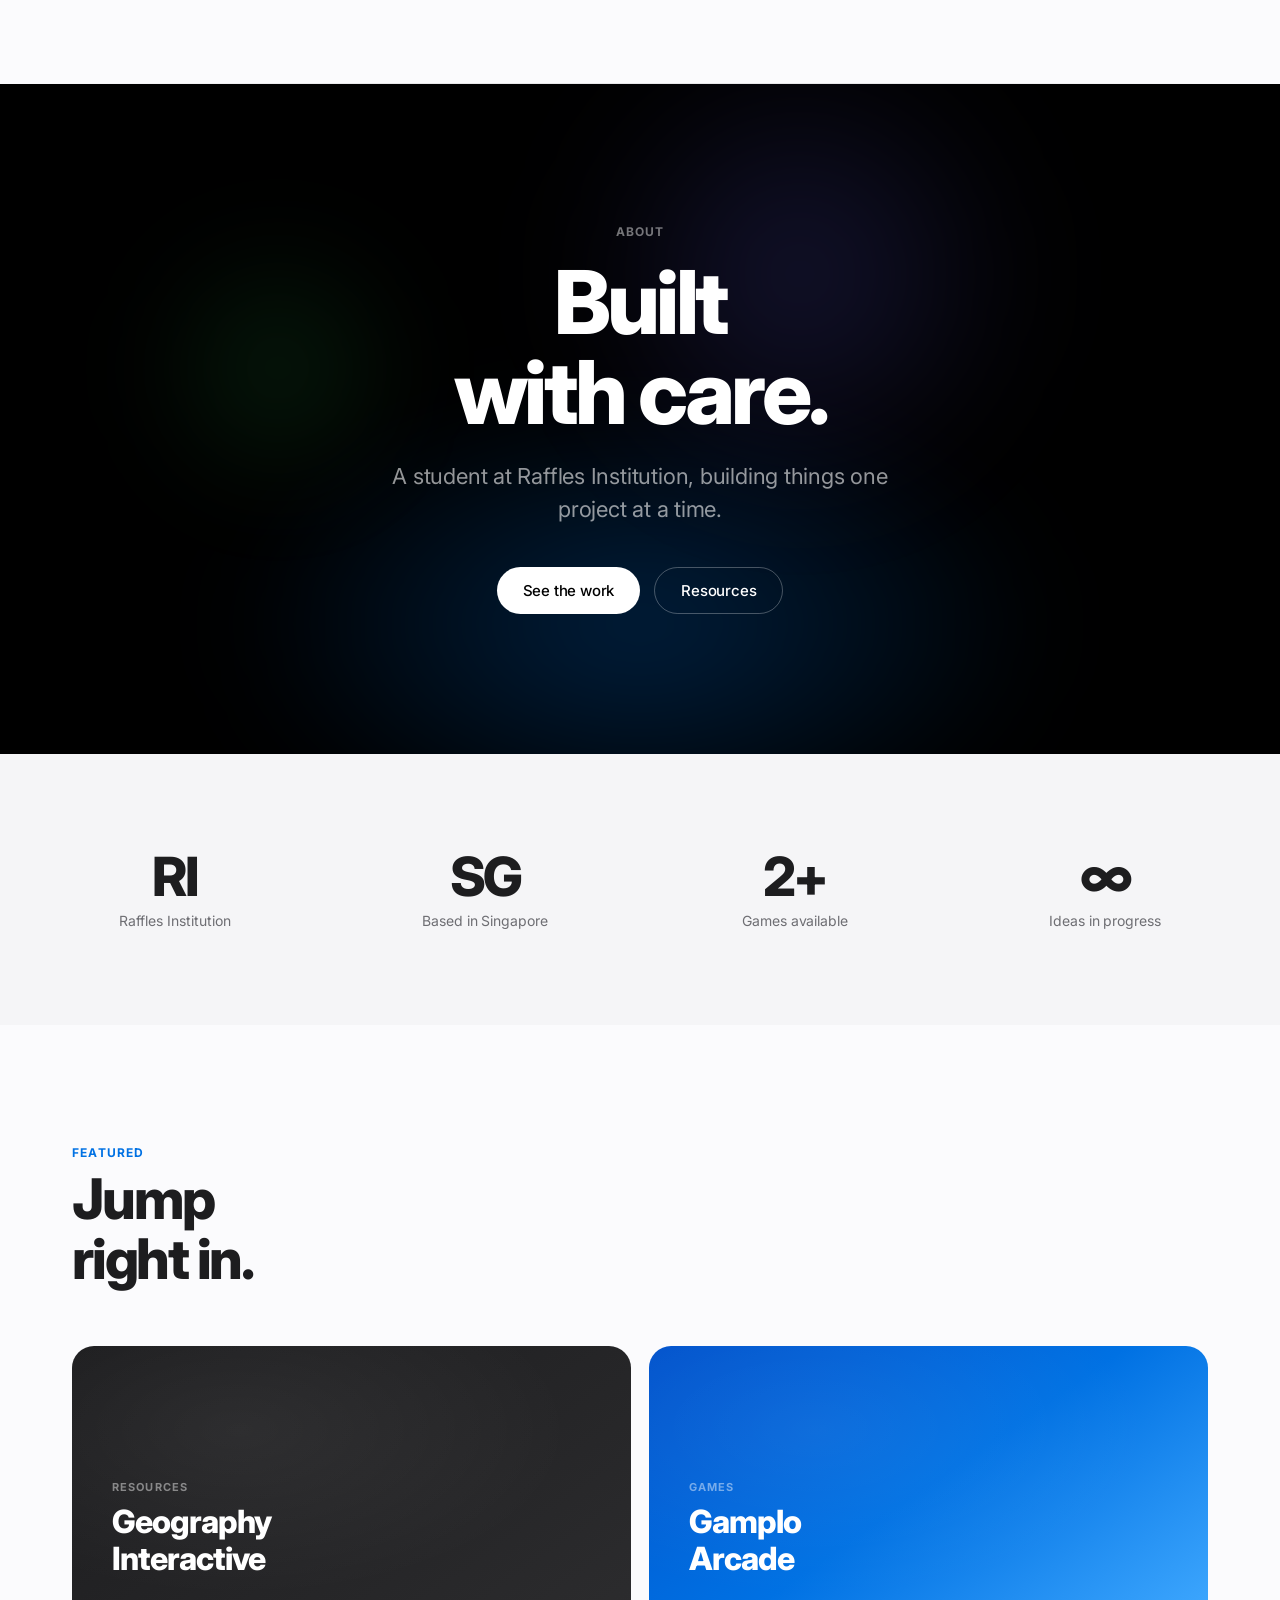
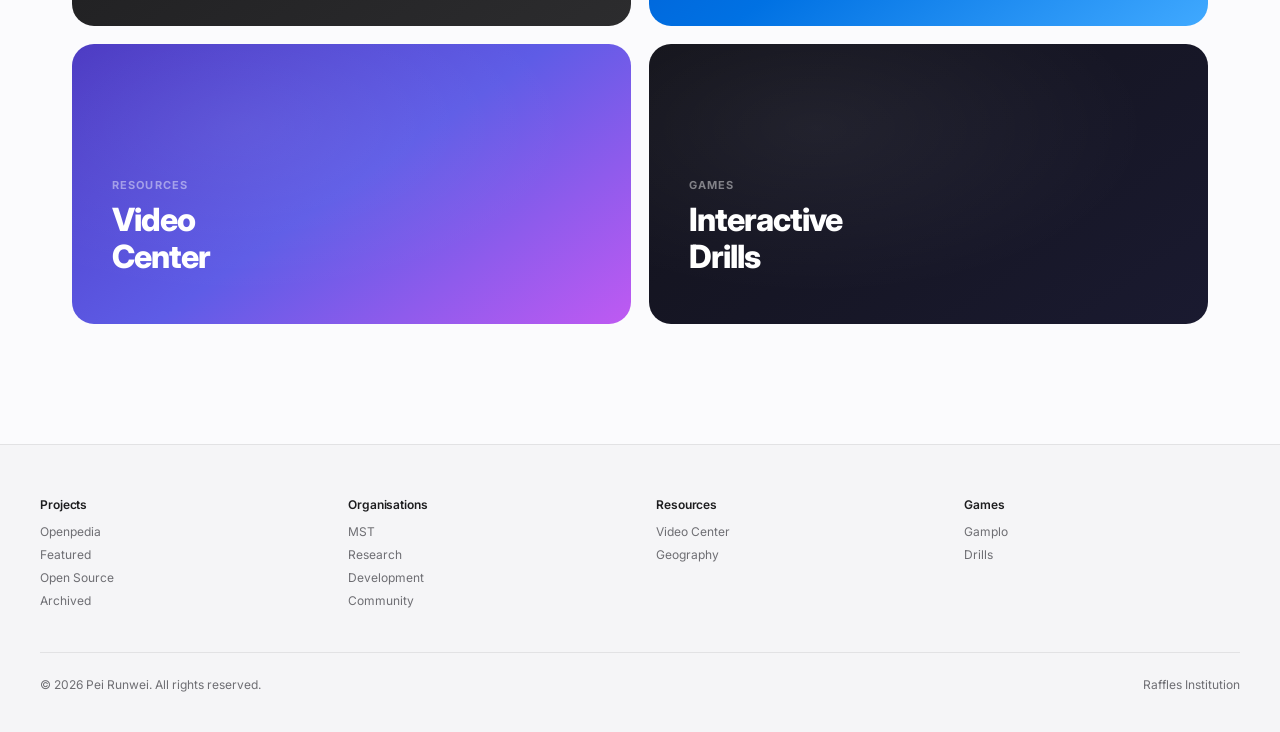
==== commit 259d053d: "Add Drills rename, Openpedia, MST, 404 page; update all nav - Rename Experiment → Drills (games/arti" ====
--- a/index.html
+++ b/index.html
@@ -31,6 +31,9 @@
           </svg>
         </span>
         <div class="nav__dropdown">
+          <a href="/projects/openpedia.html" class="nav__drop-item">
+            <span class="nav__drop-icon" style="background:#fff8ee;">📚</span>Openpedia<span class="nav__wip">WIP</span>
+          </a>
           <a href="#" class="nav__drop-item">
             <span class="nav__drop-icon" style="background:#eef2ff;">⚡</span>Featured
           </a>
@@ -51,6 +54,9 @@
           </svg>
         </span>
         <div class="nav__dropdown">
+          <a href="/organisations/mst.html" class="nav__drop-item">
+            <span class="nav__drop-icon" style="background:#f0eeff;">🏛️</span>MST<span class="nav__wip">WIP</span>
+          </a>
           <a href="#" class="nav__drop-item">
             <span class="nav__drop-icon" style="background:#fff0f6;">🔬</span>Research
           </a>
@@ -91,8 +97,8 @@
           <a href="/games/gamplo.html" class="nav__drop-item">
             <span class="nav__drop-icon" style="background:#fff0f0;">🎮</span>Gamplo
           </a>
-          <a href="/games/artifact.html" class="nav__drop-item">
-            <span class="nav__drop-icon" style="background:#f0f0ff;">🕹️</span>Experiment
+          <a href="/games/drills.html" class="nav__drop-item">
+            <span class="nav__drop-icon" style="background:#f0f0ff;">🕹️</span>Drills
           </a>
         </div>
       </li>
@@ -244,9 +250,9 @@
       <p class="showcase-card__eye">Resources</p>
       <h3 class="showcase-card__title">Video<br>Center</h3>
     </a>
-    <a href="/games/artifact.html" class="showcase-card showcase-card--4">
+    <a href="/games/drills.html" class="showcase-card showcase-card--4">
       <p class="showcase-card__eye">Games</p>
-      <h3 class="showcase-card__title">Interactive<br>Experiment</h3>
+      <h3 class="showcase-card__title">Interactive<br>Drills</h3>
     </a>
   </div>
 </div>
@@ -259,12 +265,14 @@
     <div class="footer__cols">
       <div>
         <p class="footer__col-head">Projects</p>
+        <a href="/projects/openpedia.html" class="footer__link">Openpedia</a>
         <a href="#" class="footer__link">Featured</a>
         <a href="#" class="footer__link">Open Source</a>
         <a href="#" class="footer__link">Archived</a>
       </div>
       <div>
         <p class="footer__col-head">Organisations</p>
+        <a href="/organisations/mst.html" class="footer__link">MST</a>
         <a href="#" class="footer__link">Research</a>
         <a href="#" class="footer__link">Development</a>
         <a href="#" class="footer__link">Community</a>
@@ -277,7 +285,7 @@
       <div>
         <p class="footer__col-head">Games</p>
         <a href="/games/gamplo.html" class="footer__link">Gamplo</a>
-        <a href="/games/artifact.html" class="footer__link">Experiment</a>
+        <a href="/games/drills.html" class="footer__link">Drills</a>
       </div>
     </div>
     <div class="footer__bottom">
--- a/css/styles.css
+++ b/css/styles.css
@@ -843,3 +843,179 @@
     transition-duration: 0.01ms !important;
   }
 }
+/* — existing styles above — */
+
+/* =============================================
+   WIP BADGE (nav dropdown)
+============================================= */
+.nav__wip {
+  margin-left: auto;
+  font-size: 9px;
+  font-weight: 700;
+  text-transform: uppercase;
+  letter-spacing: 0.05em;
+  background: rgba(255, 149, 0, 0.13);
+  color: #b85c00;
+  padding: 2px 7px;
+  border-radius: 4px;
+  flex-shrink: 0;
+}
+
+/* =============================================
+   UNDER-DEVELOPMENT PAGE
+============================================= */
+.wip-page {
+  min-height: 100dvh;
+  display: flex;
+  flex-direction: column;
+  align-items: center;
+  justify-content: center;
+  text-align: center;
+  padding: calc(var(--nav-h) + 64px) 32px 80px;
+  position: relative;
+  overflow: hidden;
+  background: var(--bg);
+}
+
+.wip-page .hero__orb { pointer-events: none; }
+
+.wip-tag {
+  display: inline-flex;
+  align-items: center;
+  gap: 7px;
+  padding: 6px 16px;
+  background: rgba(255, 149, 0, 0.10);
+  color: #b85c00;
+  border: 1px solid rgba(255,149,0,0.18);
+  border-radius: 980px;
+  font-size: 12px;
+  font-weight: 600;
+  letter-spacing: 0.02em;
+  margin-bottom: 28px;
+  opacity: 0;
+  animation: fadeIn 0.5s ease 0.1s forwards;
+}
+
+.wip-title {
+  font-size: clamp(48px, 9vw, 100px);
+  font-weight: 800;
+  letter-spacing: -0.045em;
+  line-height: 1.03;
+  color: var(--text);
+  margin-bottom: 20px;
+  opacity: 0;
+  transform: translateY(14px);
+  animation: slideUp 0.6s var(--ease-spring) 0.2s forwards;
+}
+
+.wip-sub {
+  font-size: clamp(16px, 2vw, 21px);
+  color: var(--text-2);
+  max-width: 460px;
+  line-height: 1.5;
+  letter-spacing: -0.01em;
+  margin-bottom: 44px;
+  opacity: 0;
+  transform: translateY(14px);
+  animation: slideUp 0.6s var(--ease-spring) 0.35s forwards;
+}
+
+.wip-actions {
+  display: flex;
+  gap: 14px;
+  flex-wrap: wrap;
+  justify-content: center;
+  opacity: 0;
+  animation: fadeIn 0.5s ease 0.5s forwards;
+}
+
+/* Progress dots animation */
+.wip-dots {
+  display: flex;
+  gap: 6px;
+  margin-top: 56px;
+  opacity: 0;
+  animation: fadeIn 0.5s ease 0.65s forwards;
+}
+
+.wip-dot {
+  width: 6px;
+  height: 6px;
+  border-radius: 50%;
+  background: var(--accent);
+  opacity: 0.25;
+  animation: dotPulse 1.8s ease-in-out infinite;
+}
+.wip-dot:nth-child(2) { animation-delay: 0.3s; }
+.wip-dot:nth-child(3) { animation-delay: 0.6s; }
+
+@keyframes dotPulse {
+  0%, 100% { opacity: 0.2; transform: scale(1); }
+  50%       { opacity: 0.9; transform: scale(1.3); }
+}
+
+/* =============================================
+   404 PAGE
+============================================= */
+.error-page {
+  min-height: 100dvh;
+  display: flex;
+  flex-direction: column;
+  align-items: center;
+  justify-content: center;
+  text-align: center;
+  padding: calc(var(--nav-h) + 64px) 32px 80px;
+  position: relative;
+  overflow: hidden;
+  background: var(--bg);
+}
+
+.error-num {
+  font-size: clamp(120px, 22vw, 240px);
+  font-weight: 900;
+  letter-spacing: -0.06em;
+  line-height: 1;
+  color: var(--text);
+  opacity: 0.06;
+  user-select: none;
+  margin-bottom: -16px;
+  animation: errorFloat 6s ease-in-out infinite;
+}
+
+@keyframes errorFloat {
+  0%, 100% { transform: translateY(0) rotate(-1deg); }
+  50%       { transform: translateY(-12px) rotate(1deg); }
+}
+
+.error-title {
+  font-size: clamp(32px, 5vw, 60px);
+  font-weight: 800;
+  letter-spacing: -0.04em;
+  line-height: 1.06;
+  color: var(--text);
+  margin-bottom: 16px;
+  opacity: 0;
+  transform: translateY(14px);
+  animation: slideUp 0.6s var(--ease-spring) 0.15s forwards;
+}
+
+.error-sub {
+  font-size: clamp(16px, 1.8vw, 20px);
+  color: var(--text-2);
+  max-width: 400px;
+  line-height: 1.5;
+  letter-spacing: -0.01em;
+  margin-bottom: 44px;
+  opacity: 0;
+  transform: translateY(14px);
+  animation: slideUp 0.6s var(--ease-spring) 0.3s forwards;
+}
+
+.error-actions {
+  display: flex;
+  gap: 14px;
+  flex-wrap: wrap;
+  justify-content: center;
+  opacity: 0;
+  animation: fadeIn 0.5s ease 0.45s forwards;
+}
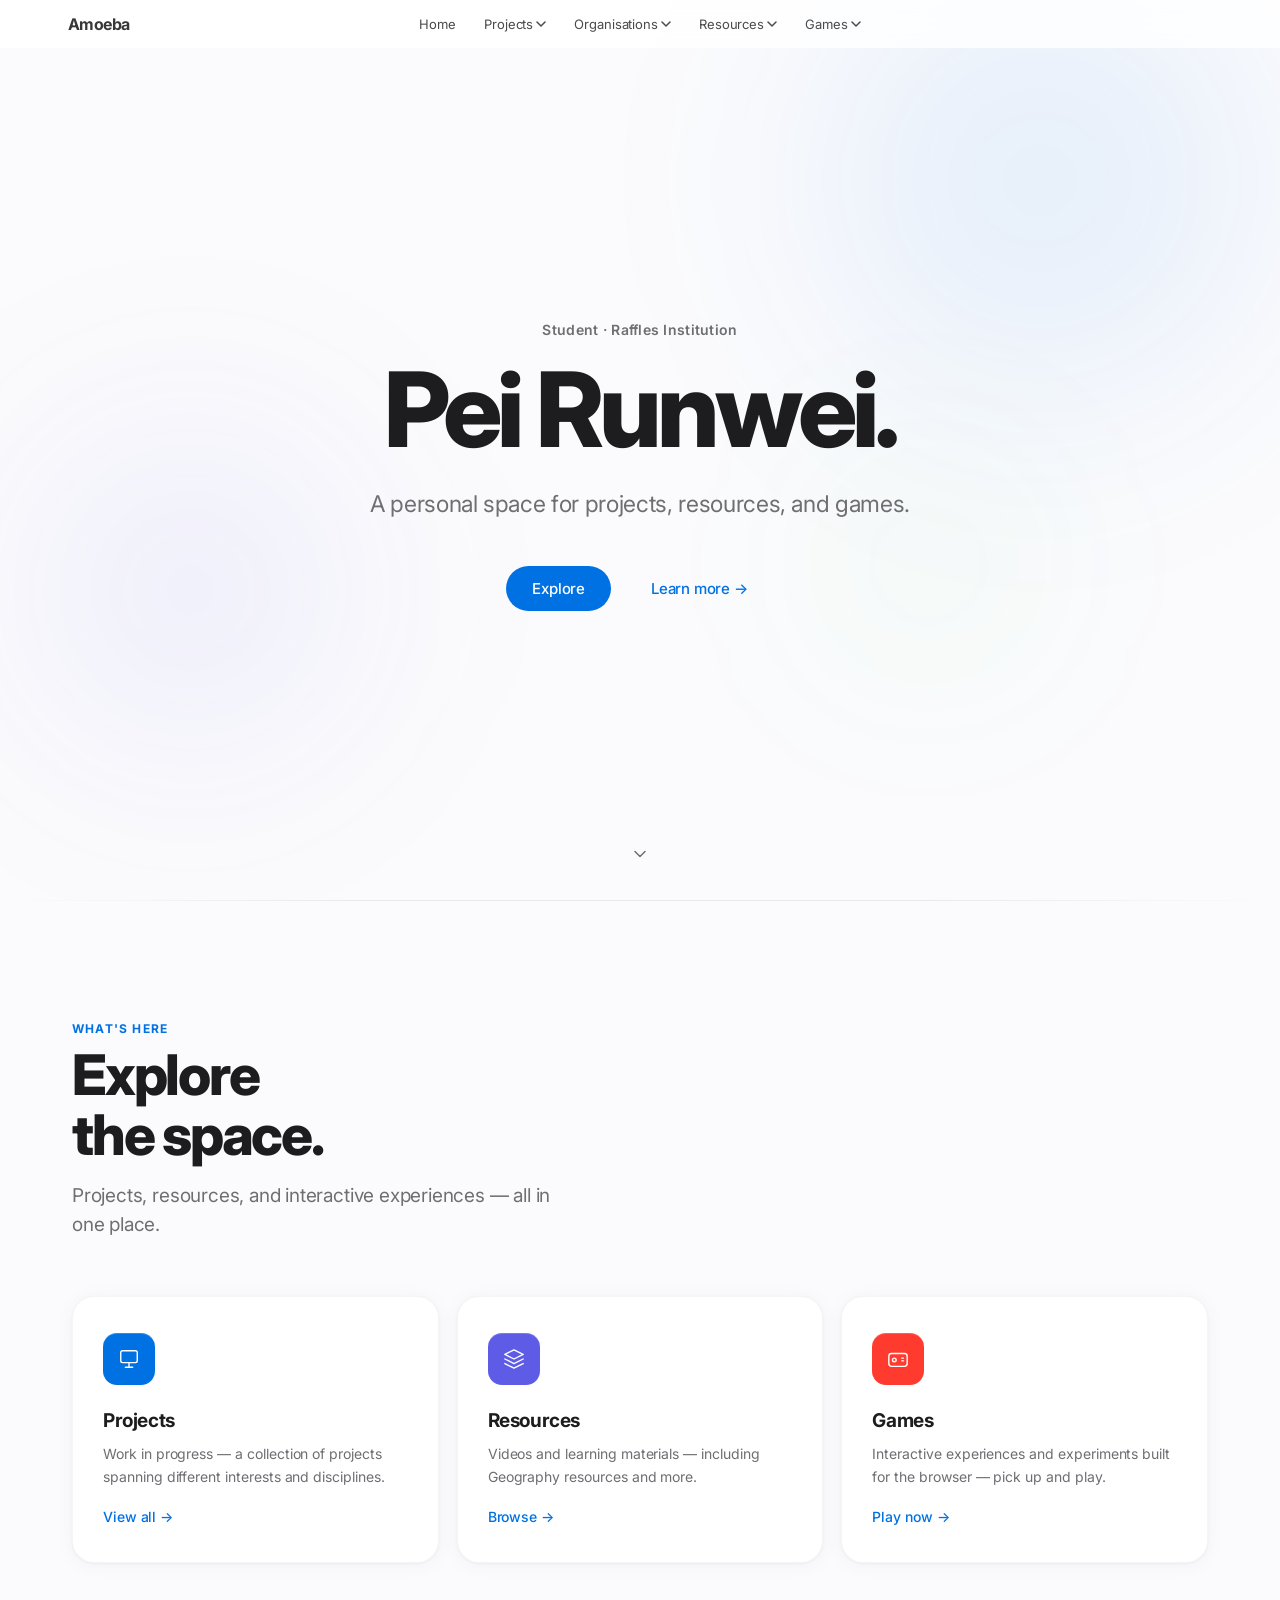
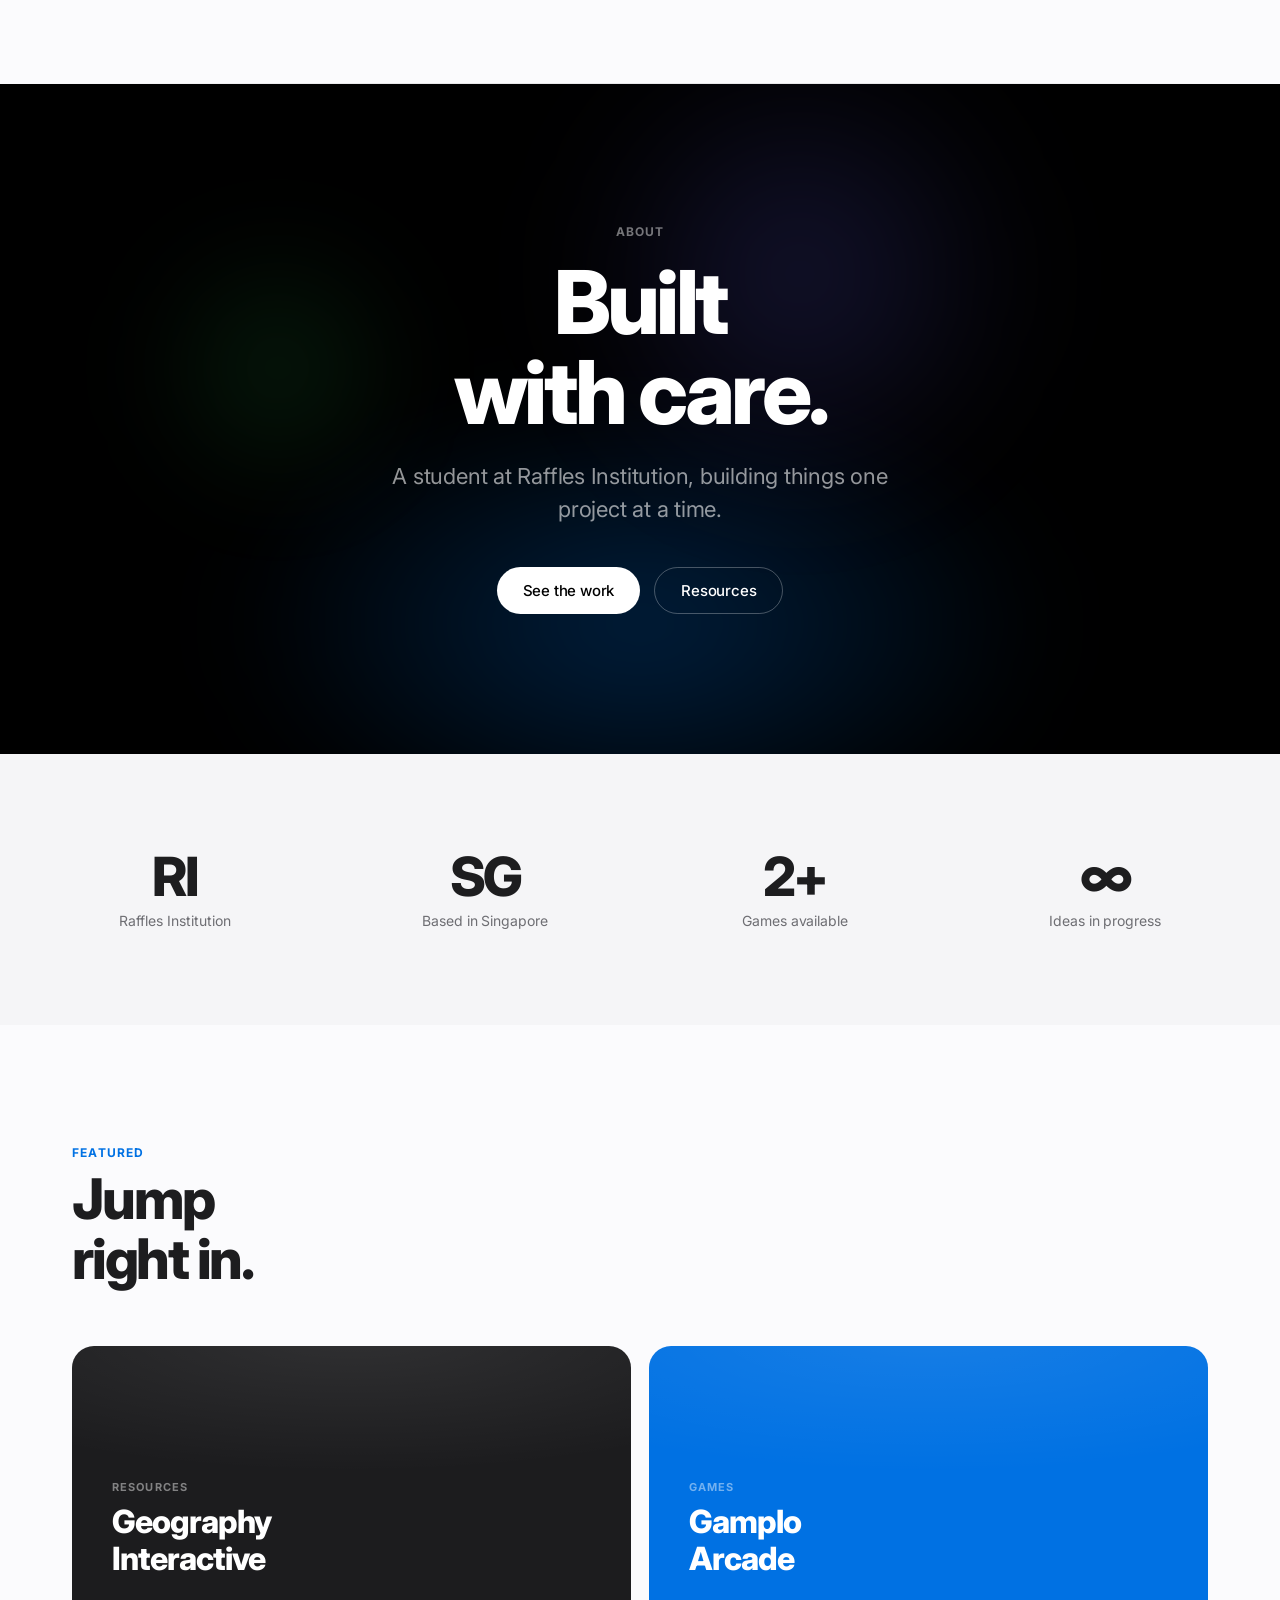
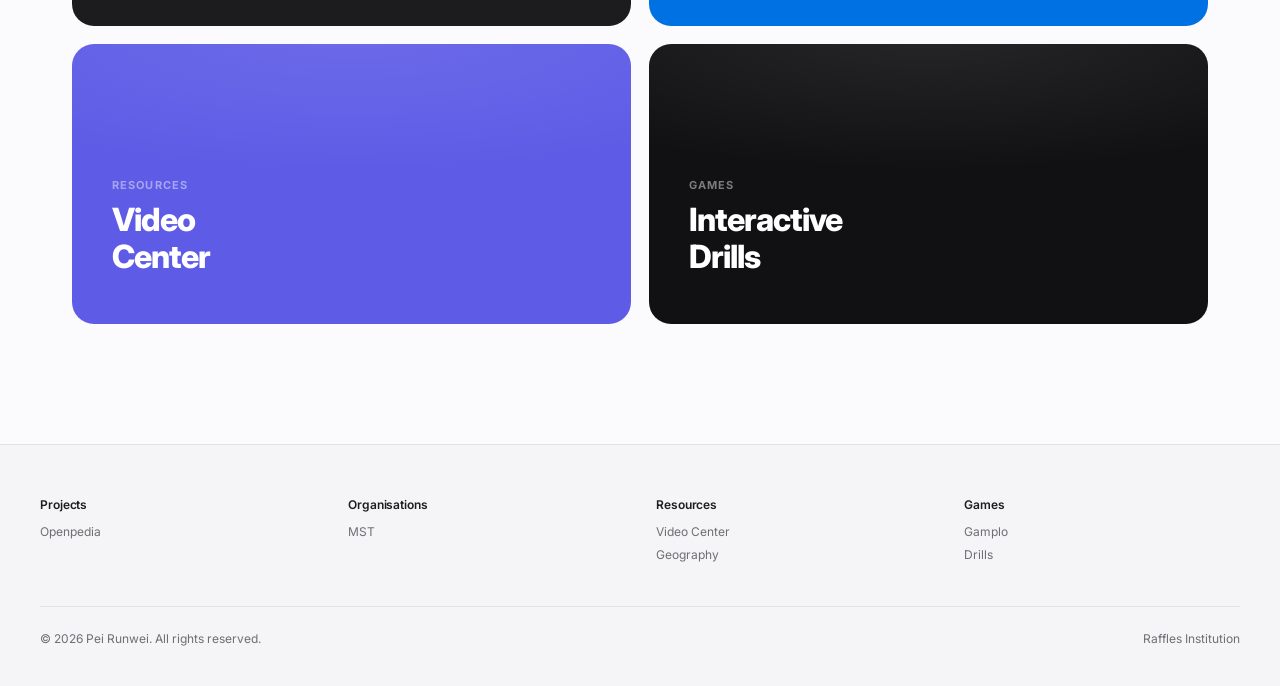
==== commit a58fd1e9: "Remove gradients from cards; local video support; clean nav - Showcase cards: flat solid colours + s" ====
--- a/index.html
+++ b/index.html
@@ -34,15 +34,6 @@
           <a href="/projects/openpedia.html" class="nav__drop-item">
             <span class="nav__drop-icon" style="background:#fff8ee;">📚</span>Openpedia<span class="nav__wip">WIP</span>
           </a>
-          <a href="#" class="nav__drop-item">
-            <span class="nav__drop-icon" style="background:#eef2ff;">⚡</span>Featured
-          </a>
-          <a href="#" class="nav__drop-item">
-            <span class="nav__drop-icon" style="background:#edfdf5;">🔓</span>Open Source
-          </a>
-          <a href="#" class="nav__drop-item">
-            <span class="nav__drop-icon" style="background:#f5f5f7;">📦</span>Archived
-          </a>
         </div>
       </li>
 
@@ -56,15 +47,6 @@
         <div class="nav__dropdown">
           <a href="/organisations/mst.html" class="nav__drop-item">
             <span class="nav__drop-icon" style="background:#f0eeff;">🏛️</span>MST<span class="nav__wip">WIP</span>
-          </a>
-          <a href="#" class="nav__drop-item">
-            <span class="nav__drop-icon" style="background:#fff0f6;">🔬</span>Research
-          </a>
-          <a href="#" class="nav__drop-item">
-            <span class="nav__drop-icon" style="background:#eef5ff;">💻</span>Development
-          </a>
-          <a href="#" class="nav__drop-item">
-            <span class="nav__drop-icon" style="background:#edfdf0;">🌱</span>Community
           </a>
         </div>
       </li>
@@ -144,7 +126,7 @@
 
   <div class="card-grid">
     <div class="card">
-      <div class="card__icon" style="background: linear-gradient(135deg,#0071e3,#40a9ff);">
+      <div class="card__icon" style="background: #0071e3;">
         <svg width="22" height="22" viewBox="0 0 24 24" fill="none">
           <rect x="3" y="3" width="18" height="13" rx="2" stroke="white" stroke-width="1.5"/>
           <path d="M8 21h8M12 16v5" stroke="white" stroke-width="1.5" stroke-linecap="round"/>
@@ -156,7 +138,7 @@
     </div>
 
     <div class="card">
-      <div class="card__icon" style="background: linear-gradient(135deg,#5e5ce6,#bf5af2);">
+      <div class="card__icon" style="background: #5e5ce6;">
         <svg width="22" height="22" viewBox="0 0 24 24" fill="none">
           <path d="M12 2L2 7l10 5 10-5-10-5z" stroke="white" stroke-width="1.5" stroke-linejoin="round"/>
           <path d="M2 17l10 5 10-5" stroke="white" stroke-width="1.5" stroke-linecap="round" stroke-linejoin="round"/>
@@ -169,7 +151,7 @@
     </div>
 
     <div class="card">
-      <div class="card__icon" style="background: linear-gradient(135deg,#ff6b6b,#ff8e53);">
+      <div class="card__icon" style="background: #ff3b30;">
         <svg width="22" height="22" viewBox="0 0 24 24" fill="none">
           <rect x="2" y="6" width="20" height="14" rx="3" stroke="white" stroke-width="1.5"/>
           <circle cx="8" cy="13" r="2" stroke="white" stroke-width="1.5"/>
@@ -266,16 +248,10 @@
       <div>
         <p class="footer__col-head">Projects</p>
         <a href="/projects/openpedia.html" class="footer__link">Openpedia</a>
-        <a href="#" class="footer__link">Featured</a>
-        <a href="#" class="footer__link">Open Source</a>
-        <a href="#" class="footer__link">Archived</a>
       </div>
       <div>
         <p class="footer__col-head">Organisations</p>
         <a href="/organisations/mst.html" class="footer__link">MST</a>
-        <a href="#" class="footer__link">Research</a>
-        <a href="#" class="footer__link">Development</a>
-        <a href="#" class="footer__link">Community</a>
       </div>
       <div>
         <p class="footer__col-head">Resources</p>
--- a/css/styles.css
+++ b/css/styles.css
@@ -409,6 +409,8 @@
   align-items: center;
   justify-content: center;
   margin-bottom: 24px;
+  /* Subtle top-light so flat icons don't look lifeless */
+  box-shadow: inset 0 1px 0 rgba(255,255,255,0.18);
 }
 
 .card__title {
@@ -589,16 +591,18 @@
 .showcase-card:nth-child(3) { transition-delay: 0.14s; }
 .showcase-card:nth-child(4) { transition-delay: 0.20s; }
 
-.showcase-card--1 { background: linear-gradient(145deg, #1c1c1e, #2c2c2e); }
-.showcase-card--2 { background: linear-gradient(145deg, #0052cc, #0071e3, #40a9ff); }
-.showcase-card--3 { background: linear-gradient(145deg, #4a38c2, #5e5ce6, #bf5af2); }
-.showcase-card--4 { background: linear-gradient(145deg, #12121a, #1a1a30); }
-
+.showcase-card--1 { background: #1c1c1e; }
+.showcase-card--2 { background: #0071e3; }
+.showcase-card--3 { background: #5e5ce6; }
+.showcase-card--4 { background: #111114; }
+
+/* Subtle top-edge light — looks physically real, not "gradient" */
 .showcase-card::before {
   content: '';
   position: absolute;
   inset: 0;
-  background: radial-gradient(ellipse at 30% 30%, rgba(255,255,255,0.06) 0%, transparent 60%);
+  background: radial-gradient(ellipse 90% 50% at 50% -5%,
+    rgba(255,255,255,0.09) 0%, transparent 100%);
   pointer-events: none;
 }
 
@@ -770,30 +774,15 @@
 
 .video-card__thumb {
   aspect-ratio: 16 / 9;
-  position: relative;
   overflow: hidden;
-  display: flex;
-  align-items: center;
-  justify-content: center;
-}
-
-.video-card__play {
-  width: 48px;
-  height: 48px;
-  border-radius: 50%;
-  background: rgba(255,255,255,0.92);
-  backdrop-filter: blur(8px);
-  display: flex;
-  align-items: center;
-  justify-content: center;
-  transition: transform 0.2s var(--ease-spring), background 0.2s;
-  position: relative;
-  z-index: 1;
-}
-.video-card__play svg { margin-left: 2px; }
-.video-card:hover .video-card__play {
-  transform: scale(1.1);
-  background: #fff;
+  background: #1c1c1e;
+}
+
+.video-card__thumb video {
+  width: 100%;
+  height: 100%;
+  object-fit: cover;
+  display: block;
 }
 
 .video-card__info {
